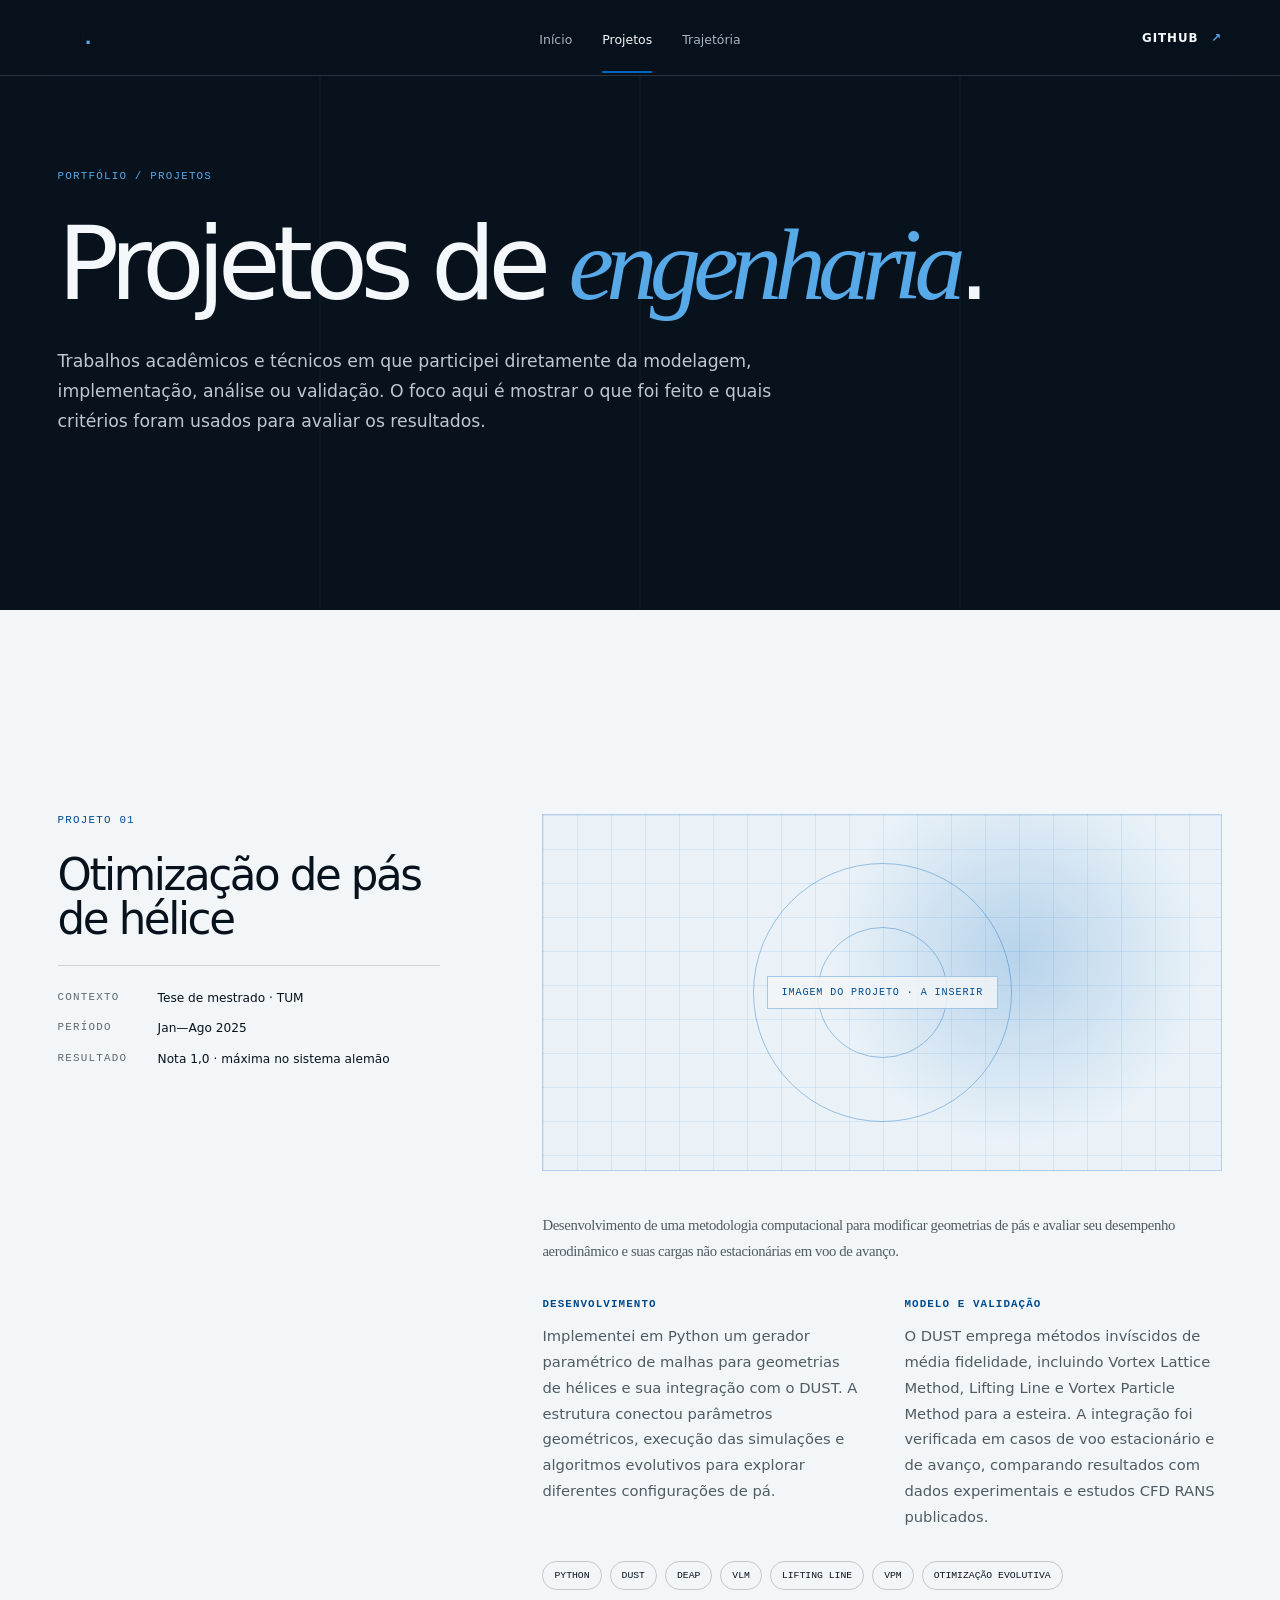
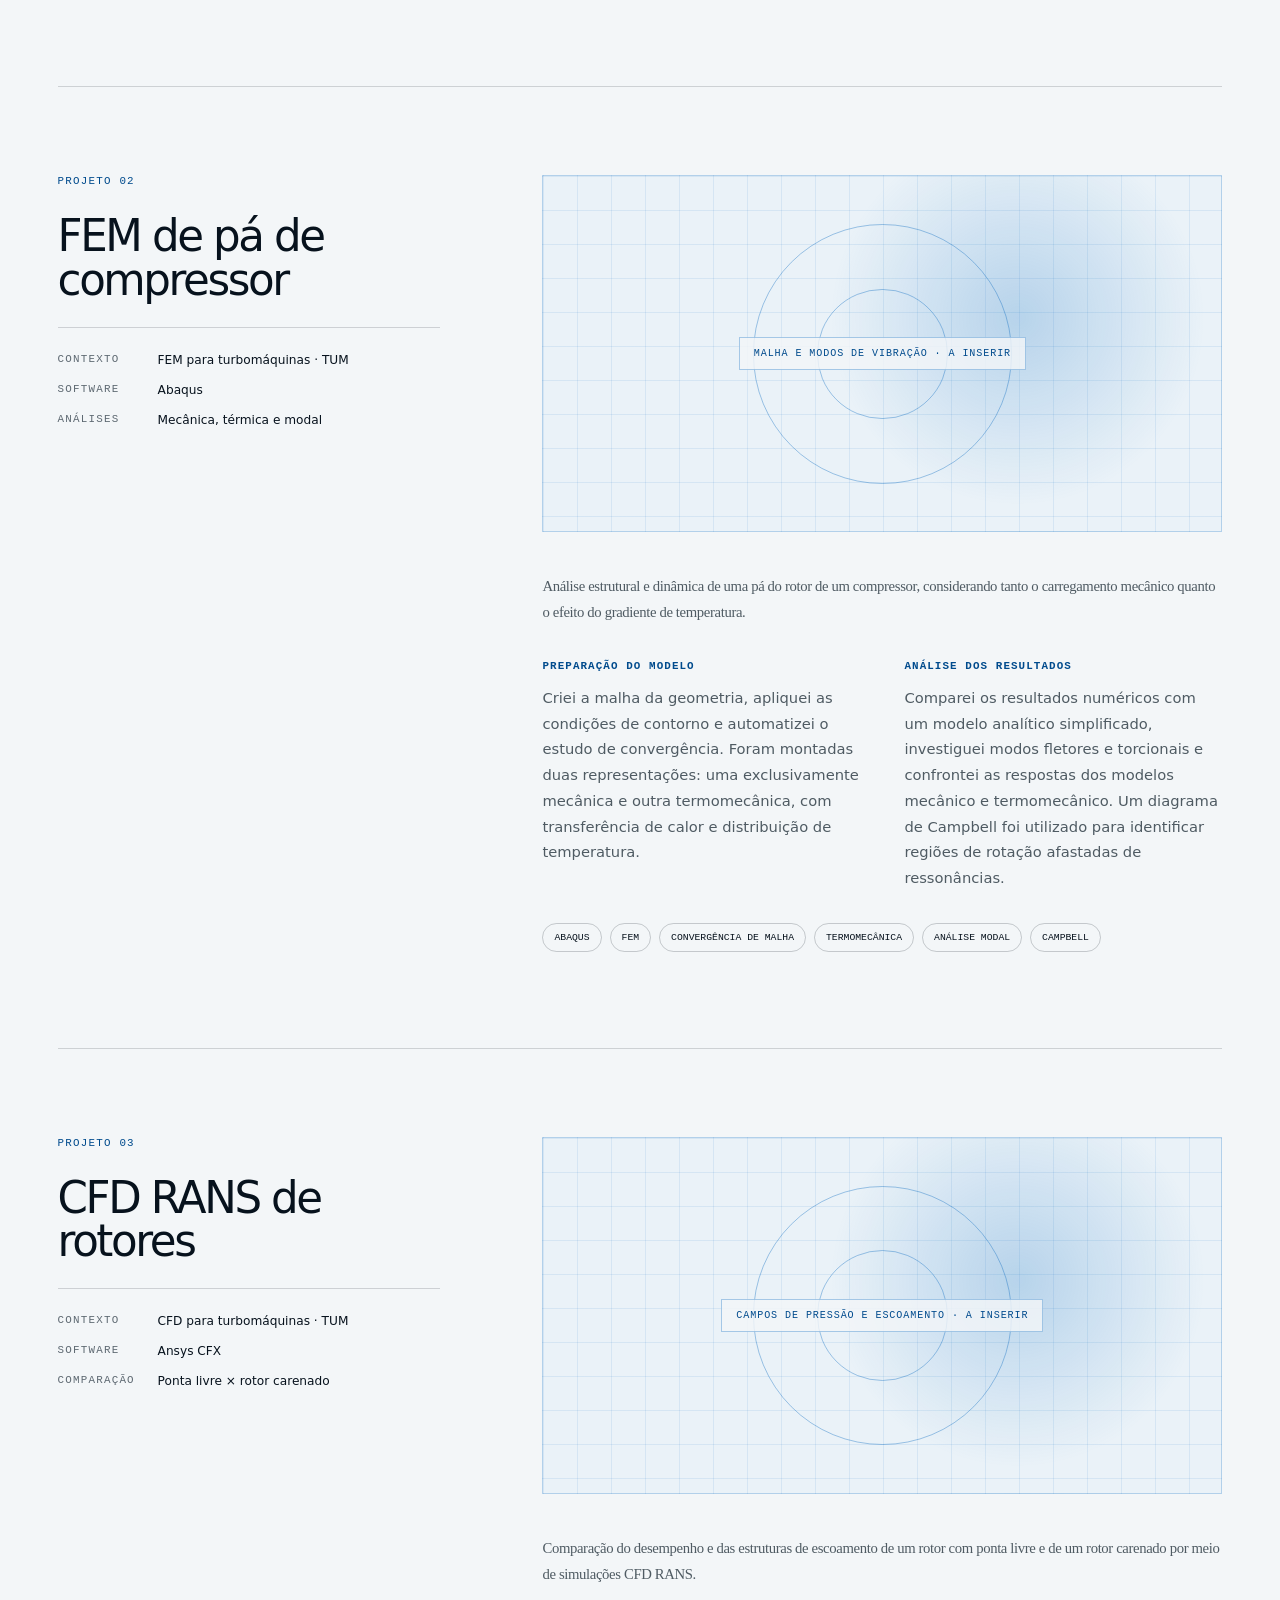
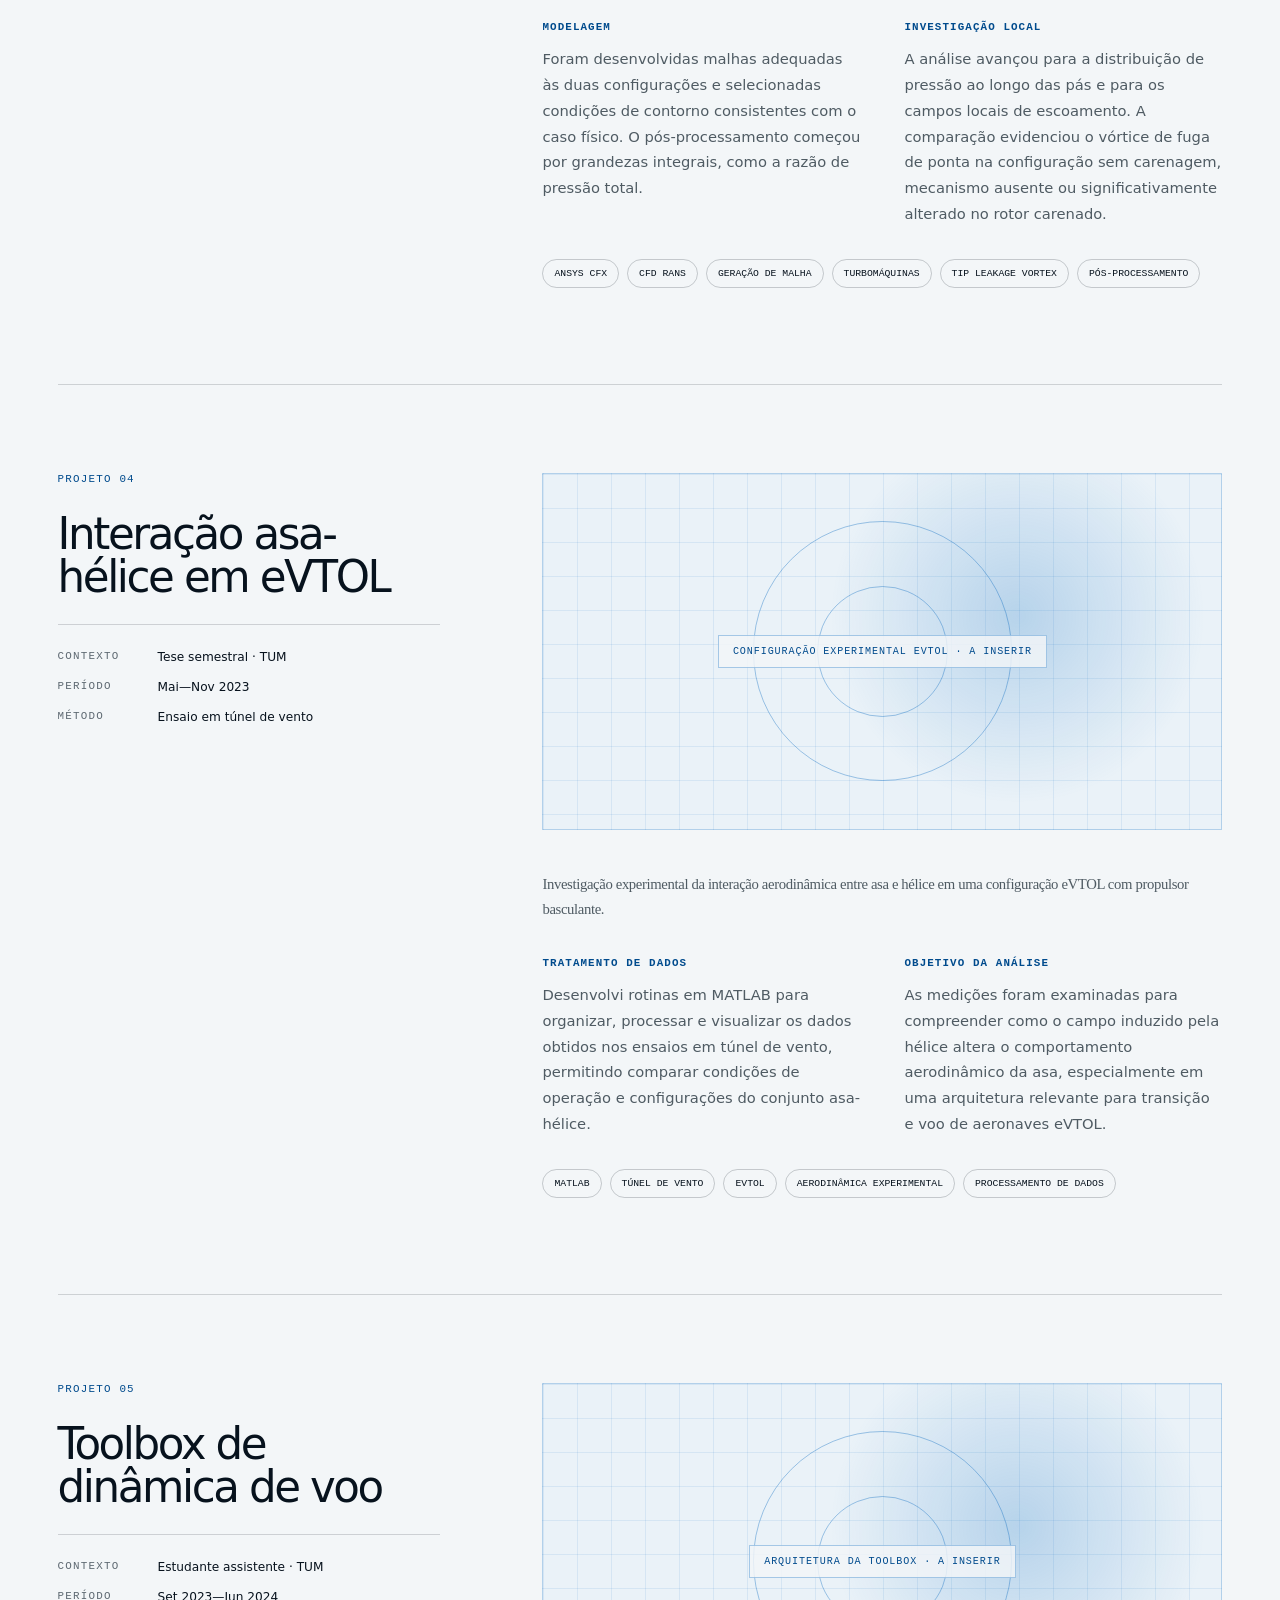
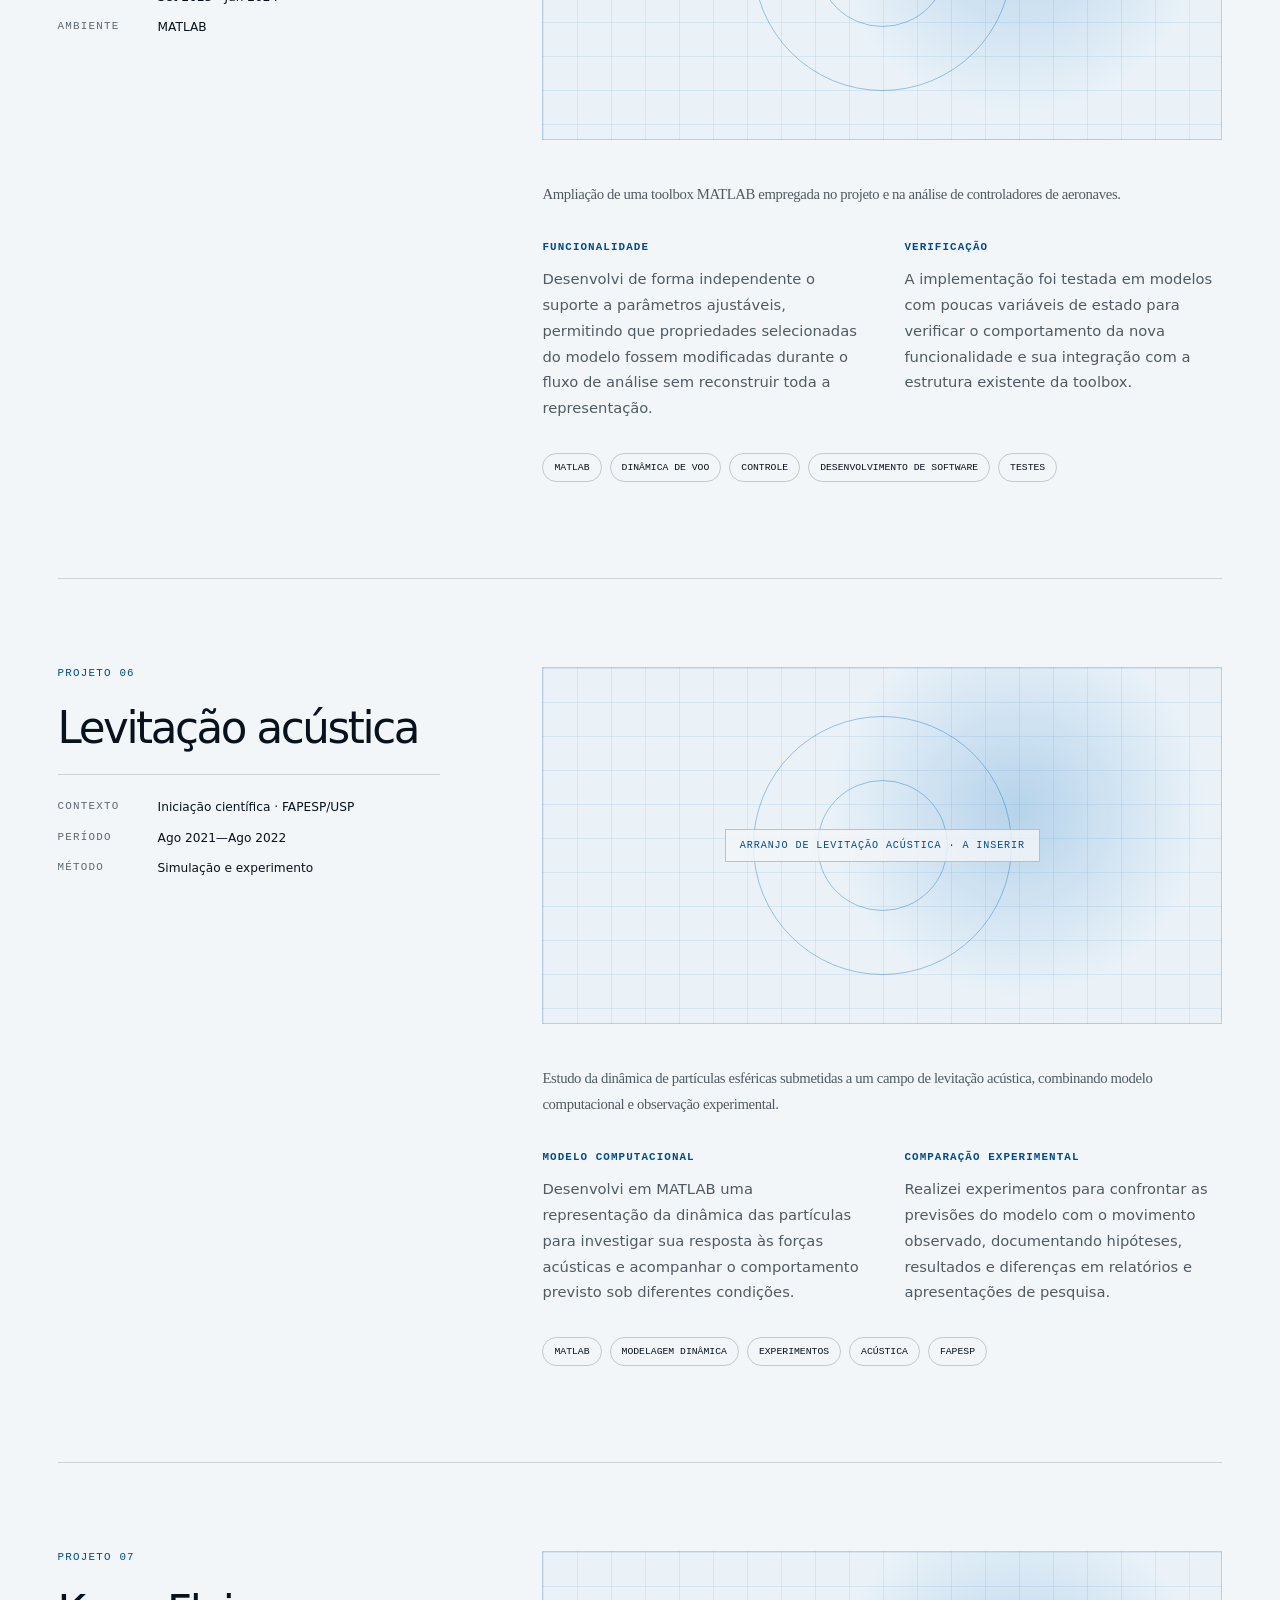
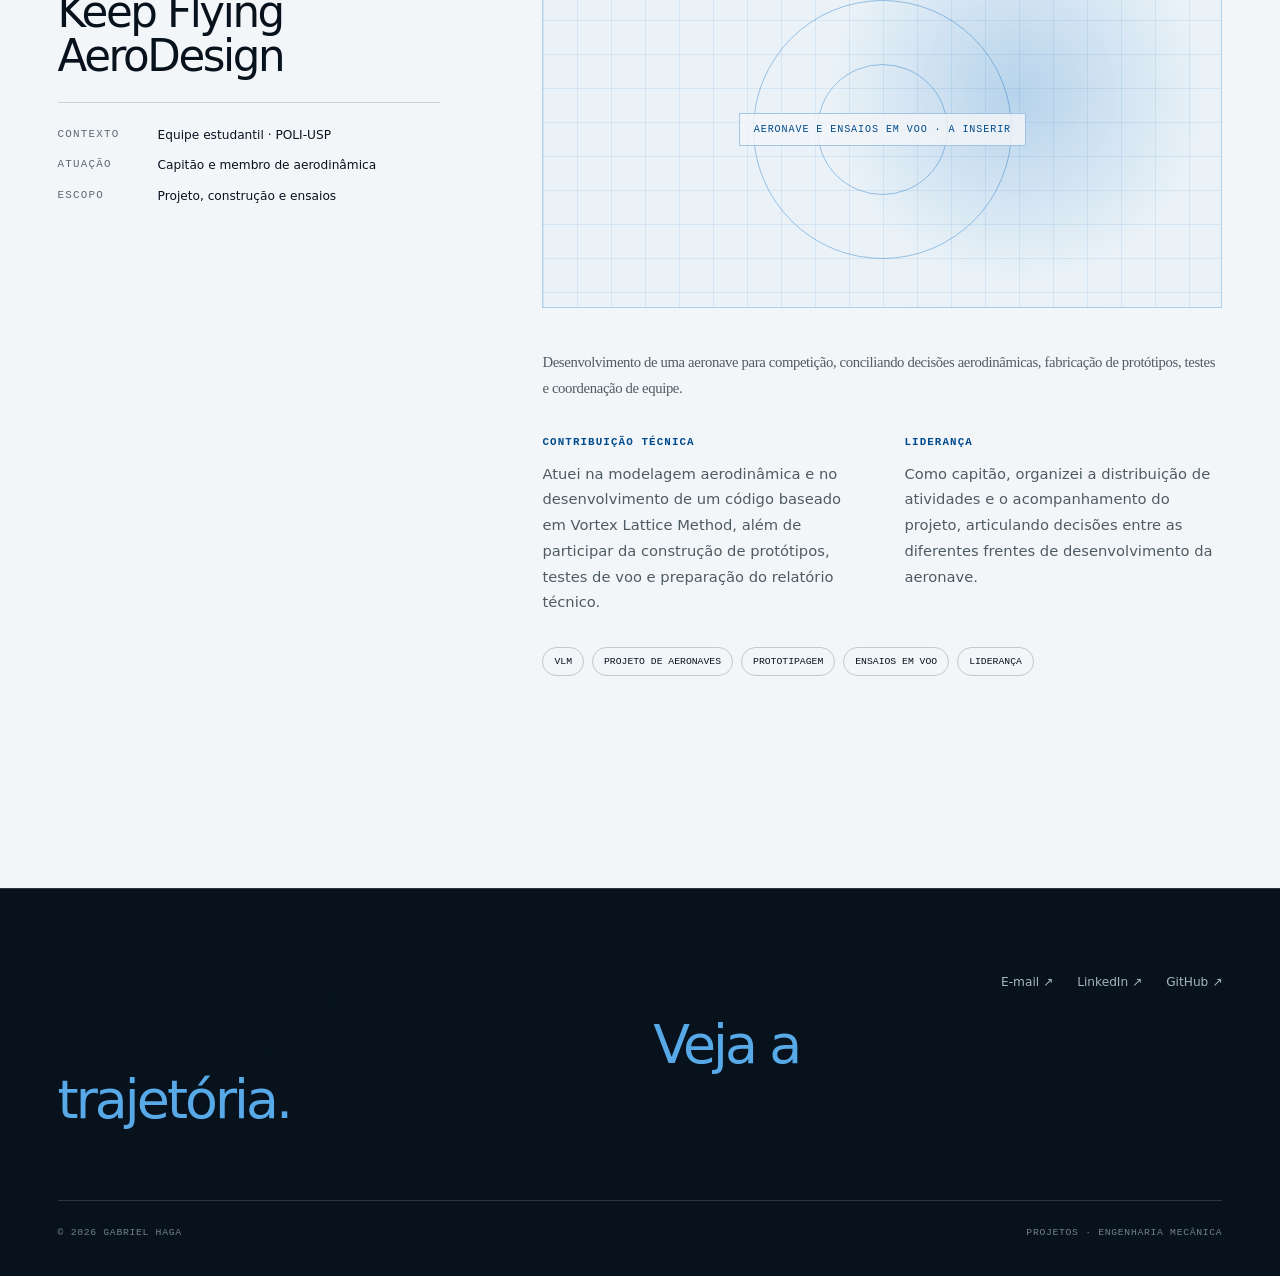
==== projetos.html @ 2669cd1e "Add detailed projects page" ====
<!doctype html>
<html lang="pt-BR">
<head>
  <meta charset="utf-8">
  <meta name="viewport" content="width=device-width, initial-scale=1">
  <meta name="theme-color" content="#07121d">
  <meta name="description" content="Projetos de Gabriel Haga em aerodinâmica, dinâmica estrutural, CFD, otimização e pesquisa experimental.">
  <title>Projetos | Gabriel Haga</title>
  <link rel="stylesheet" href="styles.css">
</head>
<body class="light-page">
  <a class="skip-link" href="#conteudo">Ir para o conteúdo</a>

  <header class="topbar">
    <nav class="nav-shell" aria-label="Navegação principal">
      <a class="wordmark" href="index.html" aria-label="Página inicial de Gabriel Haga">GH<span>.</span></a>
      <div class="nav-links">
        <a href="index.html">Início</a>
        <a href="projetos.html" aria-current="page">Projetos</a>
        <a href="trajetoria.html">Trajetória</a>
      </div>
      <a class="nav-external" href="https://github.com/GTH14" target="_blank" rel="noreferrer">GitHub <span aria-hidden="true">↗</span></a>
    </nav>
  </header>

  <main id="conteudo">
    <header class="page-hero">
      <div class="page-hero-shell">
        <span class="route-label">Portfólio / Projetos</span>
        <h1>Projetos de <em>engenharia</em>.</h1>
        <p class="page-intro">Trabalhos acadêmicos e técnicos em que participei diretamente da modelagem, implementação, análise ou validação. O foco aqui é mostrar o que foi feito e quais critérios foram usados para avaliar os resultados.</p>
      </div>
    </header>

    <div class="page-body">
      <div class="section-shell">
        <article class="project-entry" id="otimizacao-helices">
          <aside class="project-aside">
            <span class="project-number">Projeto 01</span>
            <h2>Otimização de pás de hélice</h2>
            <div class="project-meta">
              <div><span class="meta-label">Contexto</span><span>Tese de mestrado · TUM</span></div>
              <div><span class="meta-label">Período</span><span>Jan—Ago 2025</span></div>
              <div><span class="meta-label">Resultado</span><span>Nota 1,0 · máxima no sistema alemão</span></div>
            </div>
          </aside>

          <div class="project-content">
            <figure class="project-figure">
              <!-- A imagem deste projeto poderá substituir o conteúdo abaixo. -->
              <figcaption>Imagem do projeto · a inserir</figcaption>
            </figure>
            <p class="project-lead">Desenvolvimento de uma metodologia computacional para modificar geometrias de pás e avaliar seu desempenho aerodinâmico e suas cargas não estacionárias em voo de avanço.</p>
            <div class="project-columns">
              <div>
                <h3>Desenvolvimento</h3>
                <p>Implementei em Python um gerador paramétrico de malhas para geometrias de hélices e sua integração com o DUST. A estrutura conectou parâmetros geométricos, execução das simulações e algoritmos evolutivos para explorar diferentes configurações de pá.</p>
              </div>
              <div>
                <h3>Modelo e validação</h3>
                <p>O DUST emprega métodos invíscidos de média fidelidade, incluindo Vortex Lattice Method, Lifting Line e Vortex Particle Method para a esteira. A integração foi verificada em casos de voo estacionário e de avanço, comparando resultados com dados experimentais e estudos CFD RANS publicados.</p>
              </div>
            </div>
            <div class="tag-list"><span>Python</span><span>DUST</span><span>DEAP</span><span>VLM</span><span>Lifting Line</span><span>VPM</span><span>Otimização evolutiva</span></div>
          </div>
        </article>

        <article class="project-entry" id="fem-turbomaquinas">
          <aside class="project-aside">
            <span class="project-number">Projeto 02</span>
            <h2>FEM de pá de compressor</h2>
            <div class="project-meta">
              <div><span class="meta-label">Contexto</span><span>FEM para turbomáquinas · TUM</span></div>
              <div><span class="meta-label">Software</span><span>Abaqus</span></div>
              <div><span class="meta-label">Análises</span><span>Mecânica, térmica e modal</span></div>
            </div>
          </aside>

          <div class="project-content">
            <figure class="project-figure">
              <!-- A imagem deste projeto poderá substituir o conteúdo abaixo. -->
              <figcaption>Malha e modos de vibração · a inserir</figcaption>
            </figure>
            <p class="project-lead">Análise estrutural e dinâmica de uma pá do rotor de um compressor, considerando tanto o carregamento mecânico quanto o efeito do gradiente de temperatura.</p>
            <div class="project-columns">
              <div>
                <h3>Preparação do modelo</h3>
                <p>Criei a malha da geometria, apliquei as condições de contorno e automatizei o estudo de convergência. Foram montadas duas representações: uma exclusivamente mecânica e outra termomecânica, com transferência de calor e distribuição de temperatura.</p>
              </div>
              <div>
                <h3>Análise dos resultados</h3>
                <p>Comparei os resultados numéricos com um modelo analítico simplificado, investiguei modos fletores e torcionais e confrontei as respostas dos modelos mecânico e termomecânico. Um diagrama de Campbell foi utilizado para identificar regiões de rotação afastadas de ressonâncias.</p>
              </div>
            </div>
            <div class="tag-list"><span>Abaqus</span><span>FEM</span><span>Convergência de malha</span><span>Termomecânica</span><span>Análise modal</span><span>Campbell</span></div>
          </div>
        </article>

        <article class="project-entry" id="cfd-turbomaquinas">
          <aside class="project-aside">
            <span class="project-number">Projeto 03</span>
            <h2>CFD RANS de rotores</h2>
            <div class="project-meta">
              <div><span class="meta-label">Contexto</span><span>CFD para turbomáquinas · TUM</span></div>
              <div><span class="meta-label">Software</span><span>Ansys CFX</span></div>
              <div><span class="meta-label">Comparação</span><span>Ponta livre × rotor carenado</span></div>
            </div>
          </aside>

          <div class="project-content">
            <figure class="project-figure">
              <!-- A imagem deste projeto poderá substituir o conteúdo abaixo. -->
              <figcaption>Campos de pressão e escoamento · a inserir</figcaption>
            </figure>
            <p class="project-lead">Comparação do desempenho e das estruturas de escoamento de um rotor com ponta livre e de um rotor carenado por meio de simulações CFD RANS.</p>
            <div class="project-columns">
              <div>
                <h3>Modelagem</h3>
                <p>Foram desenvolvidas malhas adequadas às duas configurações e selecionadas condições de contorno consistentes com o caso físico. O pós-processamento começou por grandezas integrais, como a razão de pressão total.</p>
              </div>
              <div>
                <h3>Investigação local</h3>
                <p>A análise avançou para a distribuição de pressão ao longo das pás e para os campos locais de escoamento. A comparação evidenciou o vórtice de fuga de ponta na configuração sem carenagem, mecanismo ausente ou significativamente alterado no rotor carenado.</p>
              </div>
            </div>
            <div class="tag-list"><span>Ansys CFX</span><span>CFD RANS</span><span>Geração de malha</span><span>Turbomáquinas</span><span>Tip leakage vortex</span><span>Pós-processamento</span></div>
          </div>
        </article>

        <article class="project-entry" id="evtol-tunel-vento">
          <aside class="project-aside">
            <span class="project-number">Projeto 04</span>
            <h2>Interação asa-hélice em eVTOL</h2>
            <div class="project-meta">
              <div><span class="meta-label">Contexto</span><span>Tese semestral · TUM</span></div>
              <div><span class="meta-label">Período</span><span>Mai—Nov 2023</span></div>
              <div><span class="meta-label">Método</span><span>Ensaio em túnel de vento</span></div>
            </div>
          </aside>

          <div class="project-content">
            <figure class="project-figure">
              <!-- A imagem deste projeto poderá substituir o conteúdo abaixo. -->
              <figcaption>Configuração experimental eVTOL · a inserir</figcaption>
            </figure>
            <p class="project-lead">Investigação experimental da interação aerodinâmica entre asa e hélice em uma configuração eVTOL com propulsor basculante.</p>
            <div class="project-columns">
              <div>
                <h3>Tratamento de dados</h3>
                <p>Desenvolvi rotinas em MATLAB para organizar, processar e visualizar os dados obtidos nos ensaios em túnel de vento, permitindo comparar condições de operação e configurações do conjunto asa-hélice.</p>
              </div>
              <div>
                <h3>Objetivo da análise</h3>
                <p>As medições foram examinadas para compreender como o campo induzido pela hélice altera o comportamento aerodinâmico da asa, especialmente em uma arquitetura relevante para transição e voo de aeronaves eVTOL.</p>
              </div>
            </div>
            <div class="tag-list"><span>MATLAB</span><span>Túnel de vento</span><span>eVTOL</span><span>Aerodinâmica experimental</span><span>Processamento de dados</span></div>
          </div>
        </article>

        <article class="project-entry" id="toolbox-dinamica-voo">
          <aside class="project-aside">
            <span class="project-number">Projeto 05</span>
            <h2>Toolbox de dinâmica de voo</h2>
            <div class="project-meta">
              <div><span class="meta-label">Contexto</span><span>Estudante assistente · TUM</span></div>
              <div><span class="meta-label">Período</span><span>Set 2023—Jun 2024</span></div>
              <div><span class="meta-label">Ambiente</span><span>MATLAB</span></div>
            </div>
          </aside>

          <div class="project-content">
            <figure class="project-figure">
              <!-- A imagem deste projeto poderá substituir o conteúdo abaixo. -->
              <figcaption>Arquitetura da toolbox · a inserir</figcaption>
            </figure>
            <p class="project-lead">Ampliação de uma toolbox MATLAB empregada no projeto e na análise de controladores de aeronaves.</p>
            <div class="project-columns">
              <div>
                <h3>Funcionalidade</h3>
                <p>Desenvolvi de forma independente o suporte a parâmetros ajustáveis, permitindo que propriedades selecionadas do modelo fossem modificadas durante o fluxo de análise sem reconstruir toda a representação.</p>
              </div>
              <div>
                <h3>Verificação</h3>
                <p>A implementação foi testada em modelos com poucas variáveis de estado para verificar o comportamento da nova funcionalidade e sua integração com a estrutura existente da toolbox.</p>
              </div>
            </div>
            <div class="tag-list"><span>MATLAB</span><span>Dinâmica de voo</span><span>Controle</span><span>Desenvolvimento de software</span><span>Testes</span></div>
          </div>
        </article>

        <article class="project-entry" id="levitacao-acustica">
          <aside class="project-aside">
            <span class="project-number">Projeto 06</span>
            <h2>Levitação acústica</h2>
            <div class="project-meta">
              <div><span class="meta-label">Contexto</span><span>Iniciação científica · FAPESP/USP</span></div>
              <div><span class="meta-label">Período</span><span>Ago 2021—Ago 2022</span></div>
              <div><span class="meta-label">Método</span><span>Simulação e experimento</span></div>
            </div>
          </aside>

          <div class="project-content">
            <figure class="project-figure">
              <!-- A imagem deste projeto poderá substituir o conteúdo abaixo. -->
              <figcaption>Arranjo de levitação acústica · a inserir</figcaption>
            </figure>
            <p class="project-lead">Estudo da dinâmica de partículas esféricas submetidas a um campo de levitação acústica, combinando modelo computacional e observação experimental.</p>
            <div class="project-columns">
              <div>
                <h3>Modelo computacional</h3>
                <p>Desenvolvi em MATLAB uma representação da dinâmica das partículas para investigar sua resposta às forças acústicas e acompanhar o comportamento previsto sob diferentes condições.</p>
              </div>
              <div>
                <h3>Comparação experimental</h3>
                <p>Realizei experimentos para confrontar as previsões do modelo com o movimento observado, documentando hipóteses, resultados e diferenças em relatórios e apresentações de pesquisa.</p>
              </div>
            </div>
            <div class="tag-list"><span>MATLAB</span><span>Modelagem dinâmica</span><span>Experimentos</span><span>Acústica</span><span>FAPESP</span></div>
          </div>
        </article>

        <article class="project-entry" id="aerodesign">
          <aside class="project-aside">
            <span class="project-number">Projeto 07</span>
            <h2>Keep Flying AeroDesign</h2>
            <div class="project-meta">
              <div><span class="meta-label">Contexto</span><span>Equipe estudantil · POLI-USP</span></div>
              <div><span class="meta-label">Atuação</span><span>Capitão e membro de aerodinâmica</span></div>
              <div><span class="meta-label">Escopo</span><span>Projeto, construção e ensaios</span></div>
            </div>
          </aside>

          <div class="project-content">
            <figure class="project-figure">
              <!-- A imagem deste projeto poderá substituir o conteúdo abaixo. -->
              <figcaption>Aeronave e ensaios em voo · a inserir</figcaption>
            </figure>
            <p class="project-lead">Desenvolvimento de uma aeronave para competição, conciliando decisões aerodinâmicas, fabricação de protótipos, testes e coordenação de equipe.</p>
            <div class="project-columns">
              <div>
                <h3>Contribuição técnica</h3>
                <p>Atuei na modelagem aerodinâmica e no desenvolvimento de um código baseado em Vortex Lattice Method, além de participar da construção de protótipos, testes de voo e preparação do relatório técnico.</p>
              </div>
              <div>
                <h3>Liderança</h3>
                <p>Como capitão, organizei a distribuição de atividades e o acompanhamento do projeto, articulando decisões entre as diferentes frentes de desenvolvimento da aeronave.</p>
              </div>
            </div>
            <div class="tag-list"><span>VLM</span><span>Projeto de aeronaves</span><span>Prototipagem</span><span>Ensaios em voo</span><span>Liderança</span></div>
          </div>
        </article>
      </div>
    </div>
  </main>

  <footer class="site-footer">
    <div class="footer-shell">
      <h2 class="footer-heading">Quer entender como essa experiência se conecta? <a href="trajetoria.html">Veja a trajetória.</a></h2>
      <div class="footer-links" aria-label="Links externos">
        <a href="mailto:gabrielhg.01@gmail.com">E-mail ↗</a>
        <a href="https://www.linkedin.com/in/gabrielhaga/" target="_blank" rel="noreferrer">LinkedIn ↗</a>
        <a href="https://github.com/GTH14" target="_blank" rel="noreferrer">GitHub ↗</a>
      </div>
      <p class="footer-note"><span>© 2026 Gabriel Haga</span><span>Projetos · Engenharia mecânica</span></p>
    </div>
  </footer>
</body>
</html>
---- styles.css ----
:root {
  --ink: #07121d;
  --ink-soft: #0b1b2a;
  --ink-lift: #102438;
  --paper: #f3f6f8;
  --paper-blue: #eaf2f8;
  --text: #f5f8fa;
  --muted: #a8b5c0;
  --muted-dark: #5d6871;
  --line: rgba(226, 237, 245, 0.16);
  --line-dark: rgba(7, 18, 29, 0.16);
  --blue: #0065bd;
  --blue-dark: #004b8d;
  --blue-light: #57a9e8;
  --serif: Georgia, "Times New Roman", serif;
  --sans: Inter, ui-sans-serif, system-ui, -apple-system, BlinkMacSystemFont, "Segoe UI", sans-serif;
  --mono: "SFMono-Regular", Consolas, "Liberation Mono", monospace;
  --page: min(1180px, calc(100vw - 9vw));
}

* {
  box-sizing: border-box;
}

html {
  scroll-behavior: smooth;
  scroll-padding-top: 96px;
}

body {
  margin: 0;
  background: var(--ink);
  color: var(--text);
  font-family: var(--sans);
  -webkit-font-smoothing: antialiased;
}

body.light-page {
  background: var(--paper);
  color: var(--ink);
}

a {
  color: inherit;
  text-decoration: none;
}

img {
  display: block;
  max-width: 100%;
}

::selection {
  background: var(--blue);
  color: #fff;
}

:focus-visible {
  outline: 2px solid var(--blue-light);
  outline-offset: 4px;
}

.skip-link {
  position: fixed;
  z-index: 100;
  top: 12px;
  left: 12px;
  padding: 10px 14px;
  background: #fff;
  color: var(--ink);
  transform: translateY(-160%);
  transition: transform 0.18s ease;
}

.skip-link:focus {
  transform: translateY(0);
}

.topbar {
  position: fixed;
  z-index: 50;
  inset: 0 0 auto;
  height: 76px;
  border-bottom: 1px solid var(--line);
  background: rgba(7, 18, 29, 0.88);
  backdrop-filter: blur(18px);
}

.nav-shell {
  width: var(--page);
  height: 100%;
  margin: 0 auto;
  display: grid;
  grid-template-columns: 1fr auto 1fr;
  align-items: center;
  gap: 28px;
}

.wordmark {
  width: max-content;
  font-size: 1.1rem;
  font-weight: 800;
  letter-spacing: -0.06em;
}

.wordmark span,
.nav-external span,
.text-link span,
.footer-links a:hover {
  color: var(--blue-light);
}

.nav-links {
  display: flex;
  align-items: center;
  gap: 30px;
  color: var(--muted);
  font-size: 0.78rem;
}

.nav-links a {
  position: relative;
  padding: 28px 0 25px;
  transition: color 0.18s ease;
}

.nav-links a::after {
  content: "";
  position: absolute;
  right: 0;
  bottom: -1px;
  left: 0;
  height: 2px;
  background: var(--blue);
  transform: scaleX(0);
  transform-origin: center;
  transition: transform 0.18s ease;
}

.nav-links a:hover,
.nav-links a[aria-current="page"] {
  color: var(--text);
}

.nav-links a[aria-current="page"]::after,
.nav-links a:hover::after {
  transform: scaleX(1);
}

.nav-external {
  justify-self: end;
  color: var(--text);
  font-size: 0.74rem;
  font-weight: 700;
  letter-spacing: 0.08em;
  text-transform: uppercase;
}

.nav-external span {
  margin-left: 8px;
}

.hero {
  position: relative;
  min-height: 760px;
  padding: 158px 0 90px;
  overflow: hidden;
  border-bottom: 1px solid var(--line);
}

.hero::before,
.page-hero::before {
  content: "";
  position: absolute;
  inset: 76px 0 0;
  pointer-events: none;
  opacity: 0.32;
  background-image:
    linear-gradient(to right, transparent calc(25% - 1px), var(--line) 25%, transparent calc(25% + 1px)),
    linear-gradient(to right, transparent calc(50% - 1px), var(--line) 50%, transparent calc(50% + 1px)),
    linear-gradient(to right, transparent calc(75% - 1px), var(--line) 75%, transparent calc(75% + 1px));
}

.hero-shell {
  position: relative;
  z-index: 2;
  width: var(--page);
  margin: 0 auto;
}

.hero-copy {
  max-width: 830px;
}

.eyebrow,
.section-index,
.project-kicker,
.meta-label,
.timeline-date,
.visual-note,
.route-label,
.project-number,
.micro-label {
  font-family: var(--mono);
  font-size: 0.68rem;
  letter-spacing: 0.11em;
  text-transform: uppercase;
}

.eyebrow {
  display: flex;
  align-items: center;
  gap: 10px;
  margin: 0 0 30px;
  color: #c5d0d9;
}

.status-dot {
  width: 7px;
  height: 7px;
  border-radius: 50%;
  background: var(--blue);
  box-shadow: 0 0 18px rgba(0, 101, 189, 0.8);
}

.hero h1 {
  max-width: 900px;
  margin: 0;
  font-size: clamp(3.4rem, 6.7vw, 7rem);
  font-weight: 520;
  line-height: 0.96;
  letter-spacing: -0.068em;
}

.hero h1 em,
.page-hero h1 em {
  color: var(--blue-light);
  font-family: var(--serif);
  font-weight: 400;
}

.hero-intro {
  max-width: 690px;
  margin: 34px 0 0;
  padding-left: 22px;
  border-left: 1px solid var(--blue);
  color: #bdc8d0;
  font-size: clamp(1rem, 1.25vw, 1.16rem);
  line-height: 1.72;
}

.hero-actions {
  display: flex;
  flex-wrap: wrap;
  gap: 12px;
  margin-top: 38px;
}

.button,
.text-link,
.back-top {
  transition: color 0.18s ease, background 0.18s ease, border-color 0.18s ease, transform 0.18s ease;
}

.button {
  min-height: 50px;
  display: inline-flex;
  align-items: center;
  justify-content: center;
  gap: 22px;
  padding: 0 22px;
  border: 1px solid var(--line);
  border-radius: 999px;
  font-size: 0.79rem;
  font-weight: 700;
}

.button-primary {
  border-color: var(--blue);
  background: var(--blue);
  color: #fff;
}

.button-primary:hover {
  background: #0878d2;
  transform: translateY(-2px);
}

.button-ghost:hover {
  border-color: rgba(245, 248, 250, 0.52);
  transform: translateY(-2px);
}

.hero-visual {
  position: absolute;
  z-index: 1;
  right: -2vw;
  bottom: 65px;
  width: min(46vw, 680px);
  aspect-ratio: 16 / 10;
  display: grid;
  place-items: center;
  opacity: 0.9;
  isolation: isolate;
}

.hero-visual::before {
  content: "";
  position: absolute;
  z-index: -1;
  inset: 12% 8%;
  background: radial-gradient(ellipse, rgba(0, 101, 189, 0.25), rgba(0, 101, 189, 0) 68%);
  filter: blur(12px);
}

.hero-visual::after {
  content: "";
  position: absolute;
  z-index: -1;
  top: 61%;
  right: 4%;
  left: 8%;
  height: 1px;
  background: linear-gradient(90deg, transparent, rgba(87, 169, 232, 0.72), transparent);
  box-shadow: 0 -44px 0 rgba(87, 169, 232, 0.14), 0 44px 0 rgba(87, 169, 232, 0.1);
}

.evtol-image {
  width: 100%;
  height: auto;
  filter: drop-shadow(0 24px 38px rgba(0, 0, 0, 0.38));
  animation: float 7s ease-in-out infinite;
}

.visual-note {
  position: absolute;
  color: #91a5b5;
}

.note-top {
  top: 6%;
  right: 7%;
}

.note-bottom {
  bottom: 4%;
  left: 8%;
}

@keyframes float {
  0%, 100% { transform: translateY(0); }
  50% { transform: translateY(-9px); }
}

.capability-strip {
  position: absolute;
  z-index: 3;
  right: 0;
  bottom: 0;
  left: 0;
  min-height: 54px;
  display: flex;
  align-items: center;
  justify-content: center;
  gap: clamp(20px, 4vw, 60px);
  padding: 12px 4.5vw;
  border-top: 1px solid var(--line);
  background: rgba(7, 18, 29, 0.82);
  color: #aeb9c2;
  font-family: var(--mono);
  font-size: 0.62rem;
  letter-spacing: 0.08em;
  text-transform: uppercase;
}

.quote-band {
  background: var(--paper-blue);
  color: var(--ink);
}

.quote-shell {
  width: var(--page);
  margin: 0 auto;
  display: grid;
  grid-template-columns: 170px 1fr;
  gap: clamp(40px, 7vw, 100px);
  padding: 86px 0 94px;
}

.quote-band .section-index {
  margin: 9px 0 0;
  color: var(--blue-dark);
}

.quote-band blockquote {
  margin: 0;
  max-width: 950px;
  font-family: var(--serif);
  font-size: clamp(1.75rem, 3.3vw, 3.6rem);
  line-height: 1.16;
  letter-spacing: -0.035em;
}

.quote-band blockquote strong {
  color: var(--blue-dark);
  font-weight: 400;
}

.section-shell {
  width: var(--page);
  margin: 0 auto;
  padding: 116px 0;
}

.section-heading {
  display: grid;
  grid-template-columns: 1.35fr 0.65fr;
  gap: 50px;
  align-items: end;
  padding-bottom: 50px;
  border-bottom: 1px solid var(--line-dark);
}

.section-index {
  margin: 0 0 20px;
  color: var(--muted-dark);
}

.section-heading h2 {
  max-width: 780px;
  margin: 0;
  font-size: clamp(2.65rem, 5vw, 5.3rem);
  font-weight: 520;
  line-height: 0.99;
  letter-spacing: -0.06em;
}

.section-heading > p {
  max-width: 430px;
  margin: 0;
  color: var(--muted-dark);
  font-size: 0.96rem;
  line-height: 1.72;
}

.selected-projects {
  background: var(--paper);
  color: var(--ink);
}

.project-preview-grid {
  display: grid;
  grid-template-columns: repeat(3, 1fr);
  gap: 1px;
  margin-top: 50px;
  background: var(--line-dark);
  border: 1px solid var(--line-dark);
}

.project-preview {
  position: relative;
  min-height: 420px;
  display: flex;
  flex-direction: column;
  padding: 30px;
  overflow: hidden;
  background: var(--paper);
  transition: background 0.2s ease, color 0.2s ease;
}

.project-preview::after {
  content: "↗";
  position: absolute;
  right: 26px;
  bottom: 25px;
  color: var(--blue);
  font-size: 1.35rem;
}

.project-preview:hover {
  background: var(--ink-soft);
  color: var(--text);
}

.project-preview:hover .project-kicker,
.project-preview:hover p {
  color: #aebbc5;
}

.project-preview:hover .preview-line {
  background: var(--blue-light);
}

.project-kicker {
  margin: 0;
  color: var(--blue-dark);
}

.preview-line {
  width: 46px;
  height: 2px;
  margin: 68px 0 28px;
  background: var(--blue);
}

.project-preview h3 {
  margin: 0 0 18px;
  font-size: clamp(1.45rem, 2.1vw, 2rem);
  line-height: 1.08;
  letter-spacing: -0.04em;
}

.project-preview p {
  margin: 0 0 54px;
  color: #59646c;
  font-size: 0.9rem;
  line-height: 1.68;
}

.section-cta {
  display: flex;
  justify-content: flex-end;
  margin-top: 34px;
}

.text-link {
  display: inline-flex;
  align-items: center;
  gap: 18px;
  padding-bottom: 5px;
  border-bottom: 1px solid currentColor;
  font-size: 0.78rem;
  font-weight: 700;
}

.text-link:hover {
  color: var(--blue-dark);
}

.journey-preview {
  background: var(--ink-soft);
}

.journey-preview .section-heading {
  border-color: var(--line);
}

.journey-preview .section-index,
.journey-preview .section-heading > p {
  color: var(--muted);
}

.compact-timeline {
  display: grid;
  grid-template-columns: repeat(4, 1fr);
  margin-top: 56px;
  border-top: 1px solid var(--line);
  border-bottom: 1px solid var(--line);
}

.compact-event {
  min-height: 245px;
  padding: 28px 25px 30px 0;
  border-right: 1px solid var(--line);
}

.compact-event:not(:first-child) {
  padding-left: 25px;
}

.compact-event:last-child {
  border-right: 0;
}

.timeline-date {
  display: block;
  margin-bottom: 48px;
  color: var(--blue-light);
}

.compact-event h3 {
  margin: 0 0 13px;
  font-size: 1.18rem;
  letter-spacing: -0.025em;
}

.compact-event p {
  margin: 0;
  color: var(--muted);
  font-size: 0.86rem;
  line-height: 1.62;
}

.journey-preview .text-link:hover {
  color: var(--blue-light);
}

.site-footer {
  background: var(--ink);
  border-top: 1px solid var(--line);
}

.footer-shell {
  width: var(--page);
  margin: 0 auto;
  display: grid;
  grid-template-columns: 1fr auto;
  gap: 52px;
  padding: 74px 0 38px;
}

.footer-heading {
  max-width: 760px;
  margin: 0;
  font-size: clamp(2.2rem, 4.2vw, 4.7rem);
  font-weight: 520;
  line-height: 1.02;
  letter-spacing: -0.055em;
}

.footer-heading a {
  color: var(--blue-light);
}

.footer-links {
  display: flex;
  align-items: flex-start;
  gap: 24px;
  padding-top: 12px;
  color: var(--muted);
  font-size: 0.76rem;
}

.footer-note {
  grid-column: 1 / -1;
  display: flex;
  justify-content: space-between;
  gap: 30px;
  margin: 20px 0 0;
  padding-top: 26px;
  border-top: 1px solid var(--line);
  color: #75818a;
  font-family: var(--mono);
  font-size: 0.61rem;
  letter-spacing: 0.07em;
  text-transform: uppercase;
}

/* Internal pages */
.page-hero {
  position: relative;
  min-height: 610px;
  padding: 170px 0 88px;
  overflow: hidden;
  background: var(--ink);
  color: var(--text);
}

.page-hero-shell {
  position: relative;
  z-index: 2;
  width: var(--page);
  margin: 0 auto;
}

.page-hero .route-label {
  display: block;
  margin-bottom: 36px;
  color: var(--blue-light);
}

.page-hero h1 {
  max-width: 980px;
  margin: 0;
  font-size: clamp(4rem, 8vw, 8.4rem);
  font-weight: 520;
  line-height: 0.9;
  letter-spacing: -0.075em;
}

.page-intro {
  max-width: 720px;
  margin: 36px 0 0;
  color: #bdc8d0;
  font-size: clamp(1rem, 1.35vw, 1.18rem);
  line-height: 1.72;
}

.page-body {
  background: var(--paper);
  color: var(--ink);
}

.project-entry {
  display: grid;
  grid-template-columns: 0.36fr 0.64fr;
  gap: clamp(54px, 8vw, 120px);
  padding: 88px 0 96px;
  border-bottom: 1px solid var(--line-dark);
}

.project-entry:last-child {
  border-bottom: 0;
}

.project-aside {
  position: sticky;
  top: 112px;
  align-self: start;
}

.project-number {
  display: block;
  margin-bottom: 28px;
  color: var(--blue-dark);
}

.project-aside h2 {
  margin: 0 0 24px;
  font-size: clamp(2rem, 3.4vw, 3.8rem);
  font-weight: 520;
  line-height: 1;
  letter-spacing: -0.055em;
}

.project-meta {
  display: grid;
  gap: 12px;
  padding-top: 23px;
  border-top: 1px solid var(--line-dark);
}

.project-meta div {
  display: grid;
  grid-template-columns: 86px 1fr;
  gap: 14px;
  font-size: 0.76rem;
  line-height: 1.5;
}

.meta-label {
  color: var(--muted-dark);
}

.project-content {
  min-width: 0;
}

.project-figure {
  position: relative;
  aspect-ratio: 16 / 8.4;
  display: grid;
  place-items: center;
  overflow: hidden;
  margin: 0 0 42px;
  border: 1px solid rgba(0, 101, 189, 0.24);
  background:
    linear-gradient(rgba(0, 101, 189, 0.09) 1px, transparent 1px),
    linear-gradient(90deg, rgba(0, 101, 189, 0.09) 1px, transparent 1px),
    radial-gradient(circle at 70% 40%, rgba(0, 101, 189, 0.22), transparent 36%),
    var(--paper-blue);
  background-size: 34px 34px, 34px 34px, auto, auto;
}

.project-figure::before,
.project-figure::after {
  content: "";
  position: absolute;
  border: 1px solid rgba(0, 101, 189, 0.36);
  border-radius: 50%;
}

.project-figure::before {
  width: 38%;
  aspect-ratio: 1;
}

.project-figure::after {
  width: 19%;
  aspect-ratio: 1;
}

.project-figure img {
  position: absolute;
  inset: 0;
  width: 100%;
  height: 100%;
  object-fit: cover;
}

.project-figure figcaption {
  position: relative;
  z-index: 2;
  padding: 10px 14px;
  border: 1px solid rgba(0, 101, 189, 0.32);
  background: rgba(243, 246, 248, 0.82);
  color: var(--blue-dark);
  font-family: var(--mono);
  font-size: 0.63rem;
  letter-spacing: 0.09em;
  text-transform: uppercase;
}

.project-lead {
  margin: 0 0 34px;
  font-family: var(--serif);
  font-size: clamp(1.45rem, 2.25vw, 2.25rem);
  line-height: 1.32;
  letter-spacing: -0.025em;
}

.project-columns {
  display: grid;
  grid-template-columns: 1fr 1fr;
  gap: 44px;
}

.project-columns h3,
.project-content > h3 {
  margin: 0 0 13px;
  color: var(--blue-dark);
  font-family: var(--mono);
  font-size: 0.68rem;
  letter-spacing: 0.1em;
  text-transform: uppercase;
}

.project-columns p,
.project-content > p,
.project-list {
  color: #4f5b63;
  font-size: 0.92rem;
  line-height: 1.75;
}

.project-columns p {
  margin: 0;
}

.project-list {
  margin: 0;
  padding-left: 20px;
}

.project-list li + li {
  margin-top: 8px;
}

.tag-list {
  display: flex;
  flex-wrap: wrap;
  gap: 8px;
  margin-top: 32px;
}

.tag-list span {
  padding: 8px 11px;
  border: 1px solid rgba(7, 18, 29, 0.2);
  border-radius: 999px;
  font-family: var(--mono);
  font-size: 0.61rem;
  text-transform: uppercase;
}

/* Journey page */
.journey-intro {
  display: grid;
  grid-template-columns: 0.44fr 0.56fr;
  gap: clamp(60px, 9vw, 130px);
  padding: 96px 0 76px;
  border-bottom: 1px solid var(--line-dark);
}

.journey-intro h2 {
  margin: 0;
  font-size: clamp(2.35rem, 4vw, 4.6rem);
  font-weight: 520;
  line-height: 1;
  letter-spacing: -0.055em;
}

.journey-intro p {
  margin: 0;
  color: #4f5b63;
  font-family: var(--serif);
  font-size: clamp(1.35rem, 2.2vw, 2.25rem);
  line-height: 1.4;
}

.full-timeline {
  position: relative;
  padding: 50px 0 98px;
}

.full-timeline::before {
  content: "";
  position: absolute;
  top: 50px;
  bottom: 98px;
  left: 184px;
  width: 1px;
  background: rgba(0, 101, 189, 0.34);
}

.timeline-row {
  position: relative;
  display: grid;
  grid-template-columns: 150px 1fr;
  gap: 70px;
  padding: 39px 0 44px;
  border-bottom: 1px solid var(--line-dark);
}

.timeline-row::before {
  content: "";
  position: absolute;
  top: 48px;
  left: 180px;
  width: 9px;
  height: 9px;
  border: 3px solid var(--paper);
  border-radius: 50%;
  background: var(--blue);
}

.timeline-year {
  padding-top: 3px;
  color: var(--blue-dark);
  font-family: var(--mono);
  font-size: 0.75rem;
  letter-spacing: 0.07em;
}

.timeline-copy {
  max-width: 770px;
}

.timeline-copy .micro-label {
  display: block;
  margin-bottom: 12px;
  color: var(--muted-dark);
}

.timeline-copy h3 {
  margin: 0 0 13px;
  font-size: clamp(1.35rem, 2vw, 2rem);
  letter-spacing: -0.035em;
}

.timeline-copy p {
  margin: 0;
  color: #536069;
  font-size: 0.92rem;
  line-height: 1.72;
}

.profile-grid {
  display: grid;
  grid-template-columns: 1fr 1fr;
  gap: 1px;
  margin-top: 8px;
  background: var(--line-dark);
  border: 1px solid var(--line-dark);
}

.profile-card {
  padding: 34px;
  background: var(--paper);
}

.profile-card h3 {
  margin: 0 0 26px;
  font-size: 1.25rem;
}

.profile-list {
  display: grid;
  gap: 16px;
  margin: 0;
}

.profile-list div {
  display: grid;
  grid-template-columns: 155px 1fr;
  gap: 20px;
  padding-top: 14px;
  border-top: 1px solid var(--line-dark);
}

.profile-list dt {
  color: var(--muted-dark);
  font-family: var(--mono);
  font-size: 0.64rem;
  letter-spacing: 0.08em;
  text-transform: uppercase;
}

.profile-list dd {
  margin: 0;
  font-size: 0.88rem;
  line-height: 1.55;
}

@media (max-width: 1050px) {
  .hero {
    min-height: 800px;
  }

  .hero-copy {
    max-width: 760px;
  }

  .hero-visual {
    right: -8vw;
    width: 49vw;
    opacity: 0.54;
  }

  .compact-timeline {
    grid-template-columns: 1fr 1fr;
  }

  .compact-event:nth-child(2) {
    border-right: 0;
  }

  .compact-event:nth-child(-n + 2) {
    border-bottom: 1px solid var(--line);
  }
}

@media (max-width: 820px) {
  :root {
    --page: calc(100vw - 40px);
  }

  .nav-shell {
    grid-template-columns: auto 1fr;
  }

  .nav-links {
    justify-self: end;
    gap: 20px;
  }

  .nav-external {
    display: none;
  }

  .hero {
    min-height: 820px;
    padding-top: 136px;
  }

  .hero h1 {
    font-size: clamp(3.35rem, 13vw, 5.8rem);
  }

  .hero-visual {
    right: -19vw;
    bottom: 68px;
    width: 82vw;
    opacity: 0.3;
  }

  .capability-strip {
    justify-content: flex-start;
    overflow: hidden;
    white-space: nowrap;
  }

  .quote-shell,
  .section-heading,
  .project-entry,
  .journey-intro {
    grid-template-columns: 1fr;
  }

  .quote-shell {
    gap: 30px;
  }

  .project-preview-grid {
    grid-template-columns: 1fr;
  }

  .project-preview {
    min-height: 330px;
  }

  .preview-line {
    margin-top: 42px;
  }

  .project-aside {
    position: static;
  }

  .project-entry {
    gap: 42px;
  }

  .journey-intro {
    gap: 30px;
  }

  .footer-shell {
    grid-template-columns: 1fr;
  }

  .footer-links {
    padding-top: 0;
  }
}

@media (max-width: 620px) {
  .topbar {
    height: 66px;
  }

  .nav-links {
    gap: 14px;
    font-size: 0.69rem;
  }

  .nav-links a {
    padding: 25px 0 22px;
  }

  .hero {
    min-height: 820px;
    padding: 120px 0 76px;
  }

  .hero h1 {
    font-size: clamp(3rem, 15.5vw, 4.8rem);
  }

  .hero-intro {
    padding-left: 17px;
  }

  .hero-actions {
    max-width: 320px;
    flex-direction: column;
  }

  .button {
    width: 100%;
  }

  .capability-strip span:nth-child(n + 4) {
    display: none;
  }

  .quote-shell {
    padding: 72px 0 78px;
  }

  .section-shell {
    padding: 82px 0;
  }

  .section-heading {
    gap: 24px;
    padding-bottom: 34px;
  }

  .section-heading h2 {
    font-size: 3rem;
  }

  .compact-timeline {
    grid-template-columns: 1fr;
  }

  .compact-event,
  .compact-event:not(:first-child) {
    min-height: 0;
    padding: 26px 0 28px;
    border-right: 0;
    border-bottom: 1px solid var(--line);
  }

  .compact-event:last-child {
    border-bottom: 0;
  }

  .timeline-date {
    margin-bottom: 22px;
  }

  .page-hero {
    min-height: 540px;
    padding: 142px 0 70px;
  }

  .page-hero h1 {
    font-size: clamp(3.9rem, 19vw, 6.2rem);
  }

  .project-entry {
    padding: 70px 0 78px;
  }

  .project-columns,
  .profile-grid {
    grid-template-columns: 1fr;
  }

  .project-figure {
    aspect-ratio: 4 / 3;
  }

  .full-timeline::before {
    left: 14px;
  }

  .timeline-row {
    grid-template-columns: 1fr;
    gap: 15px;
    padding-left: 48px;
  }

  .timeline-row::before {
    top: 44px;
    left: 10px;
  }

  .profile-list div {
    grid-template-columns: 1fr;
    gap: 7px;
  }

  .footer-heading {
    font-size: 2.65rem;
  }

  .footer-links {
    flex-wrap: wrap;
  }

  .footer-note {
    flex-direction: column;
    gap: 10px;
  }
}

@media (prefers-reduced-motion: reduce) {
  html {
    scroll-behavior: auto;
  }

  *, *::before, *::after {
    animation-duration: 0.01ms !important;
    animation-iteration-count: 1 !important;
  }
}
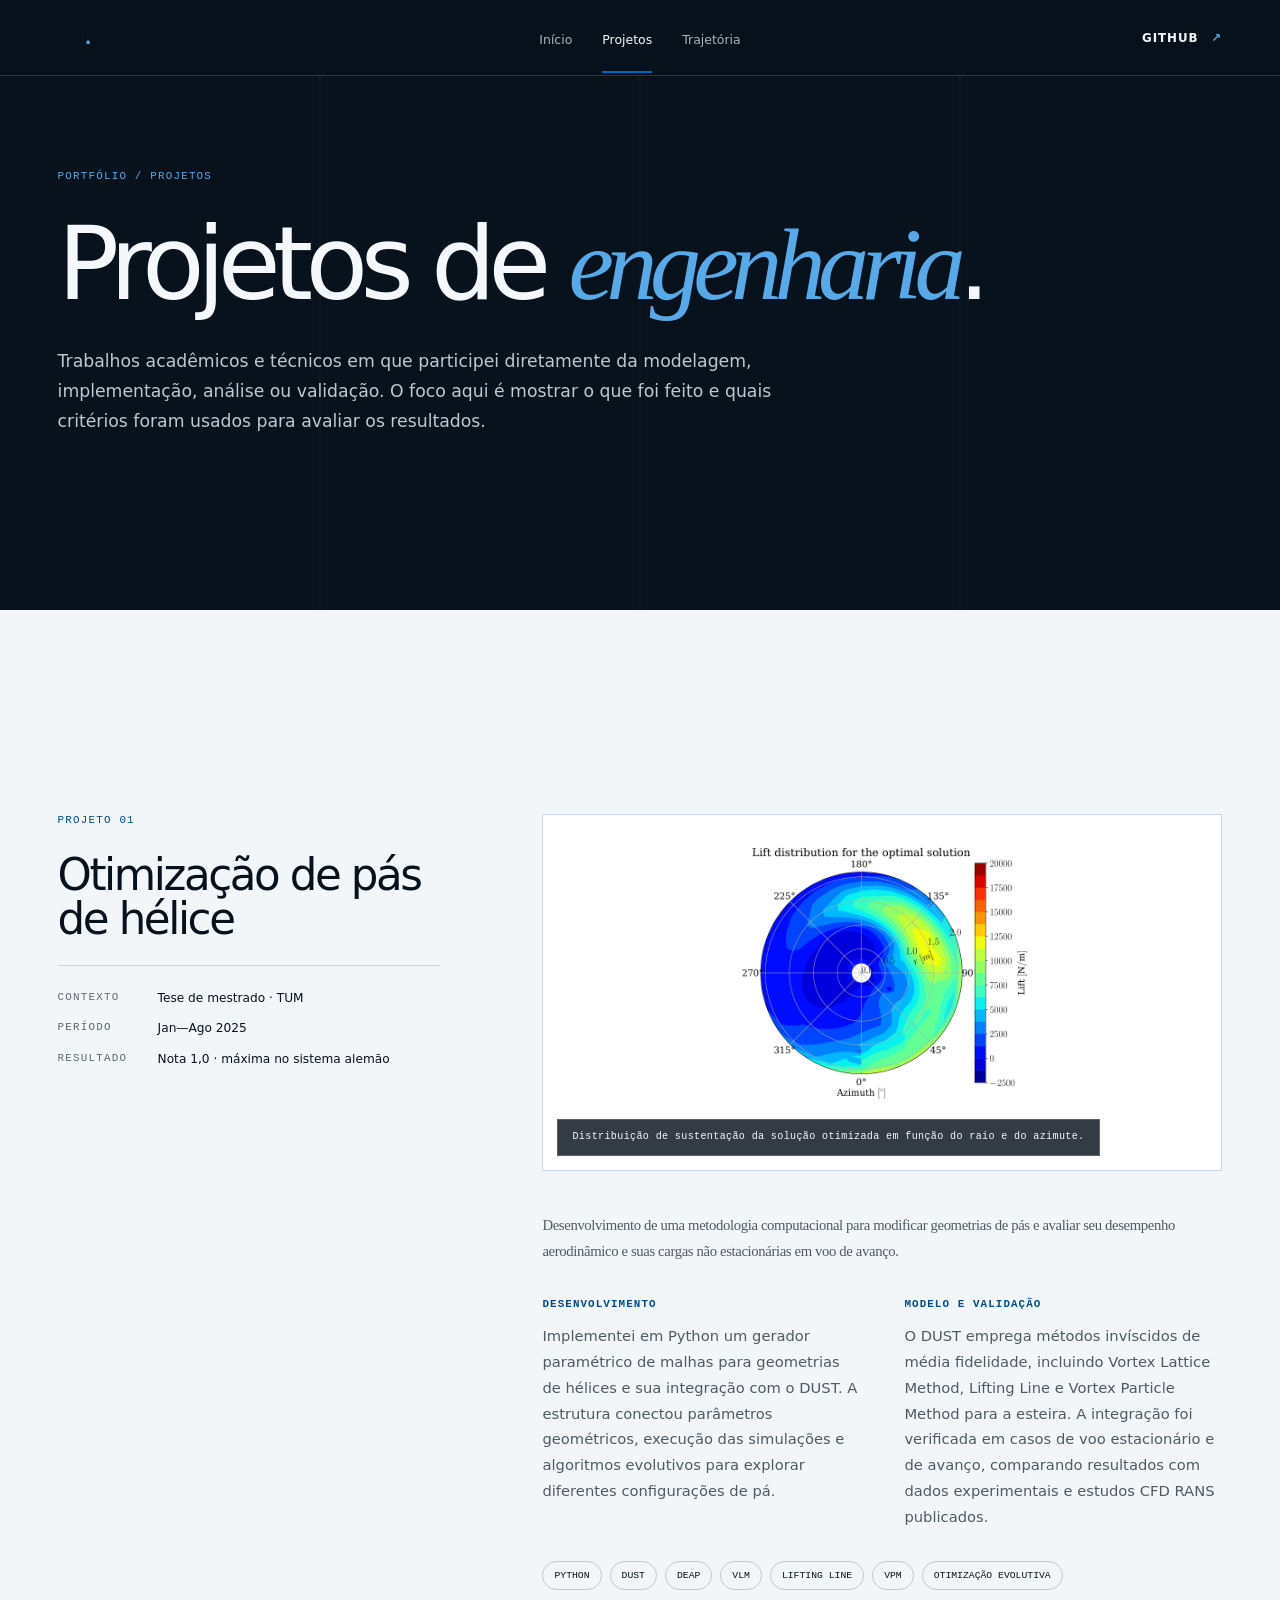
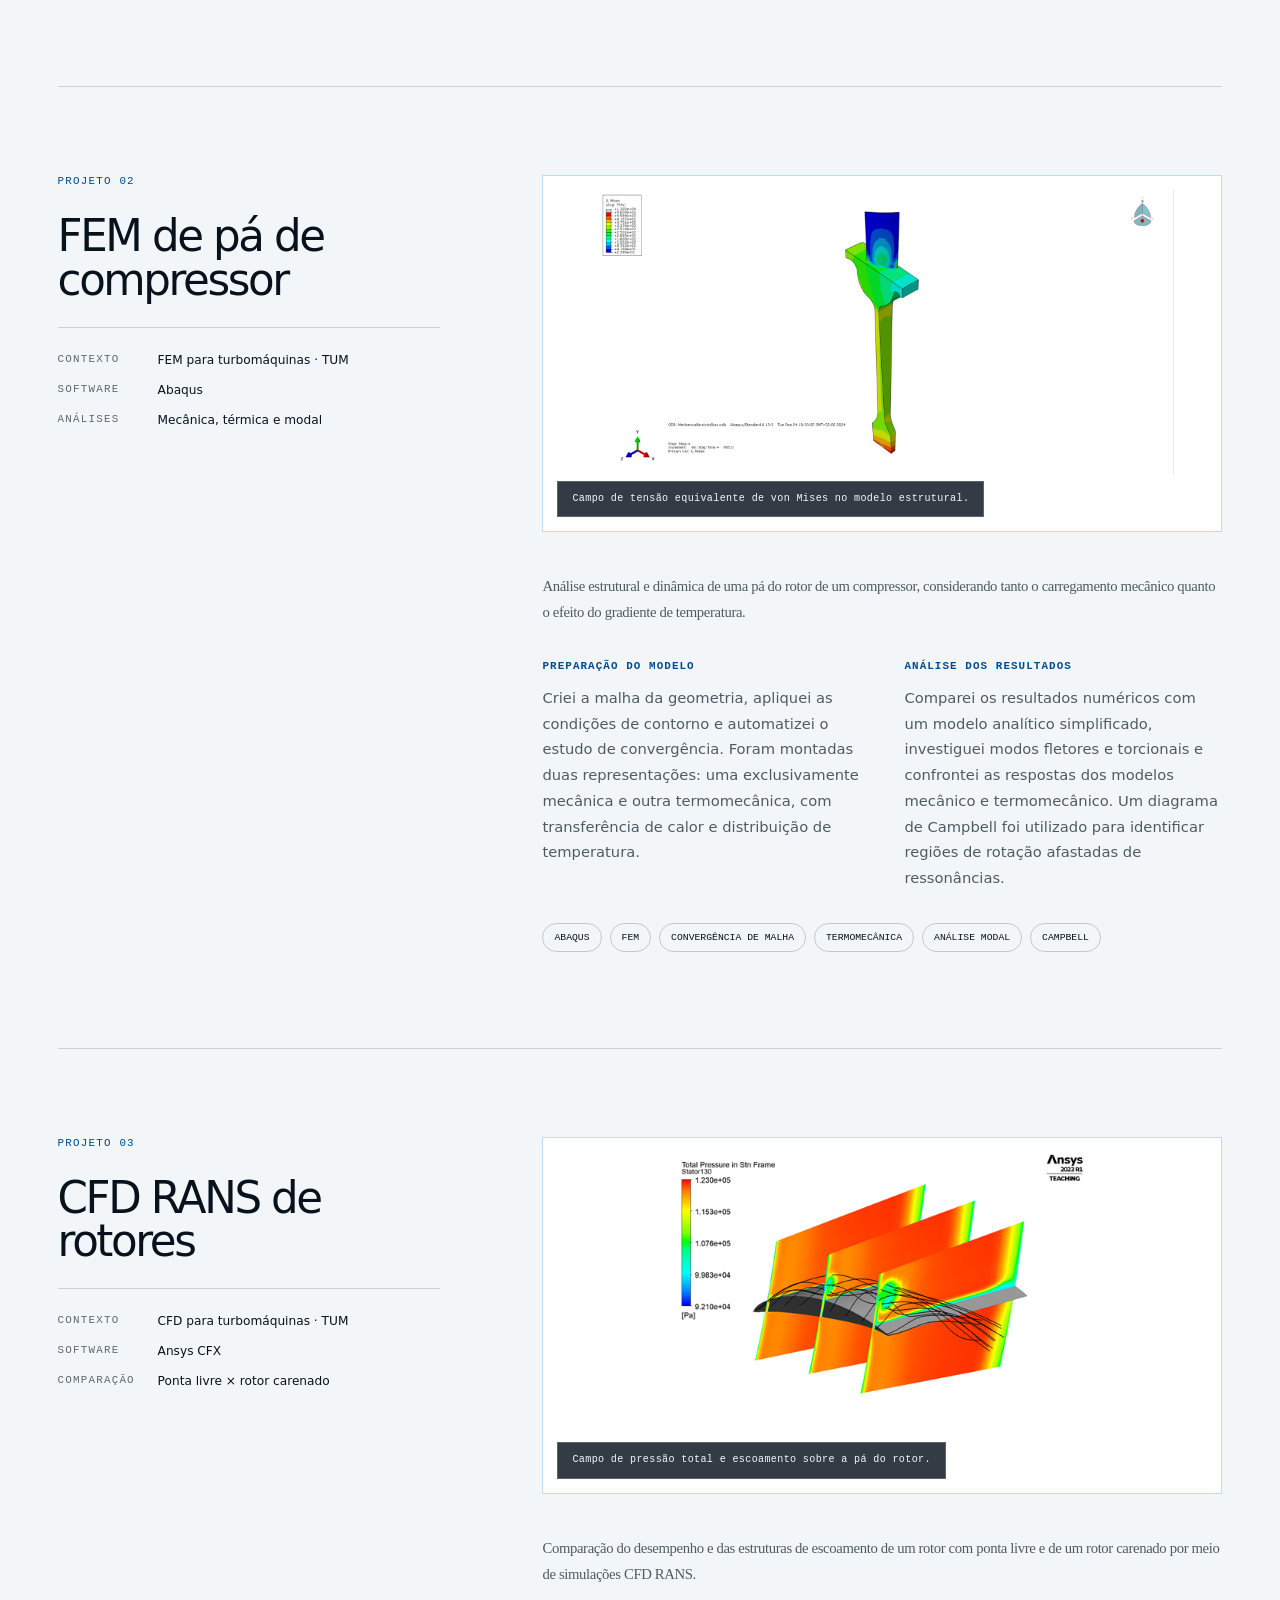
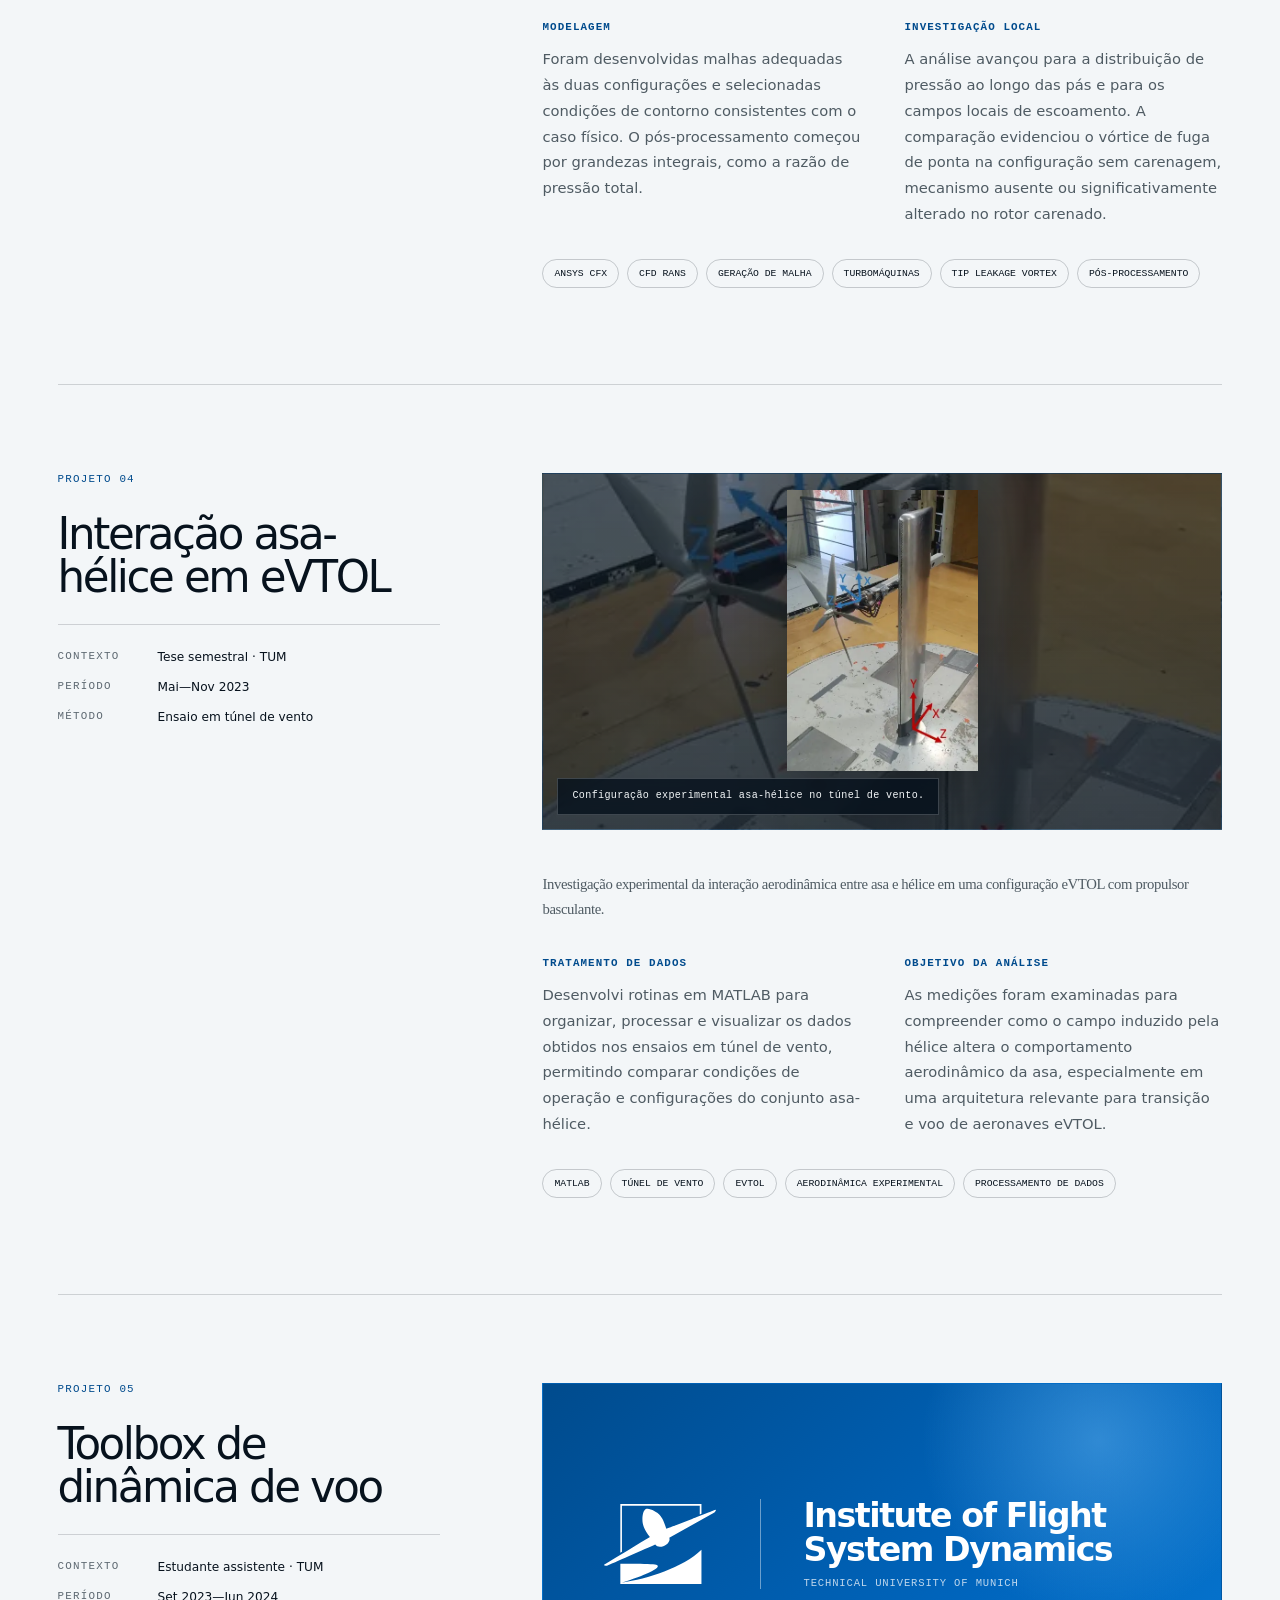
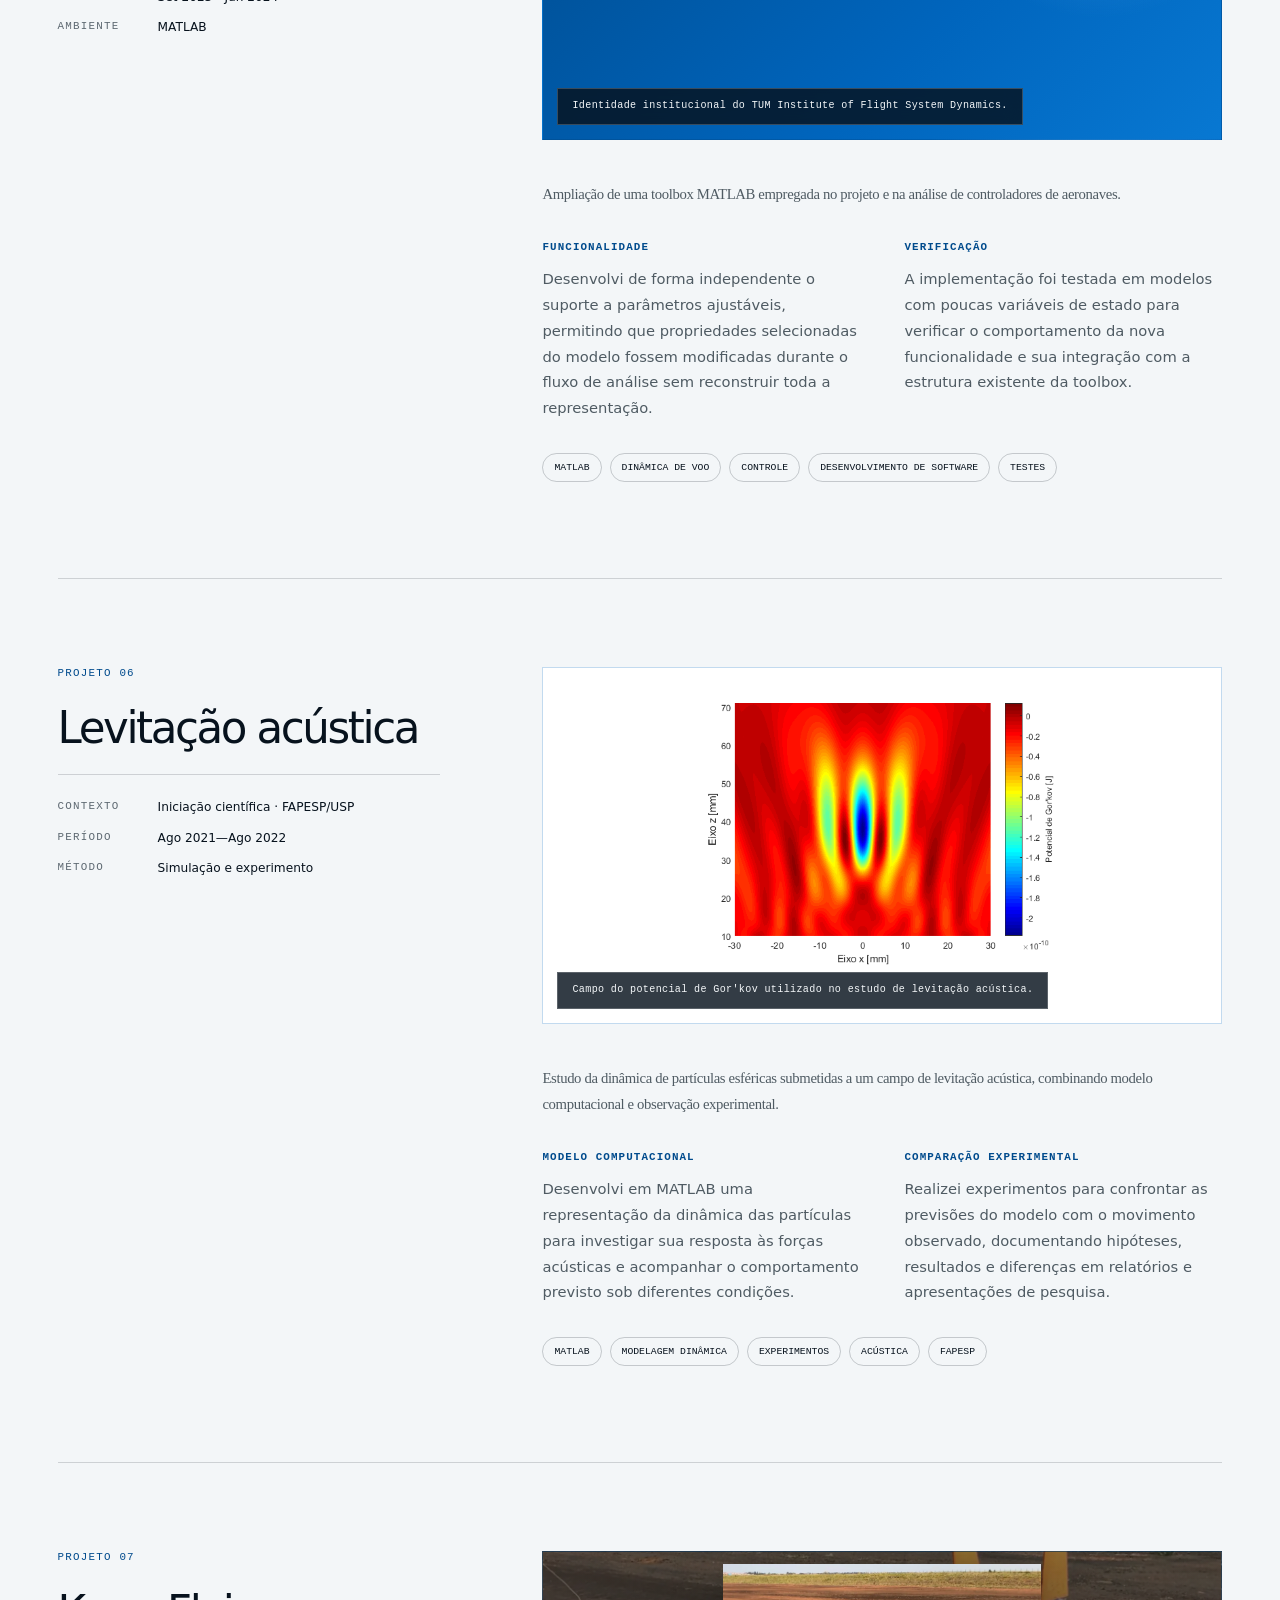
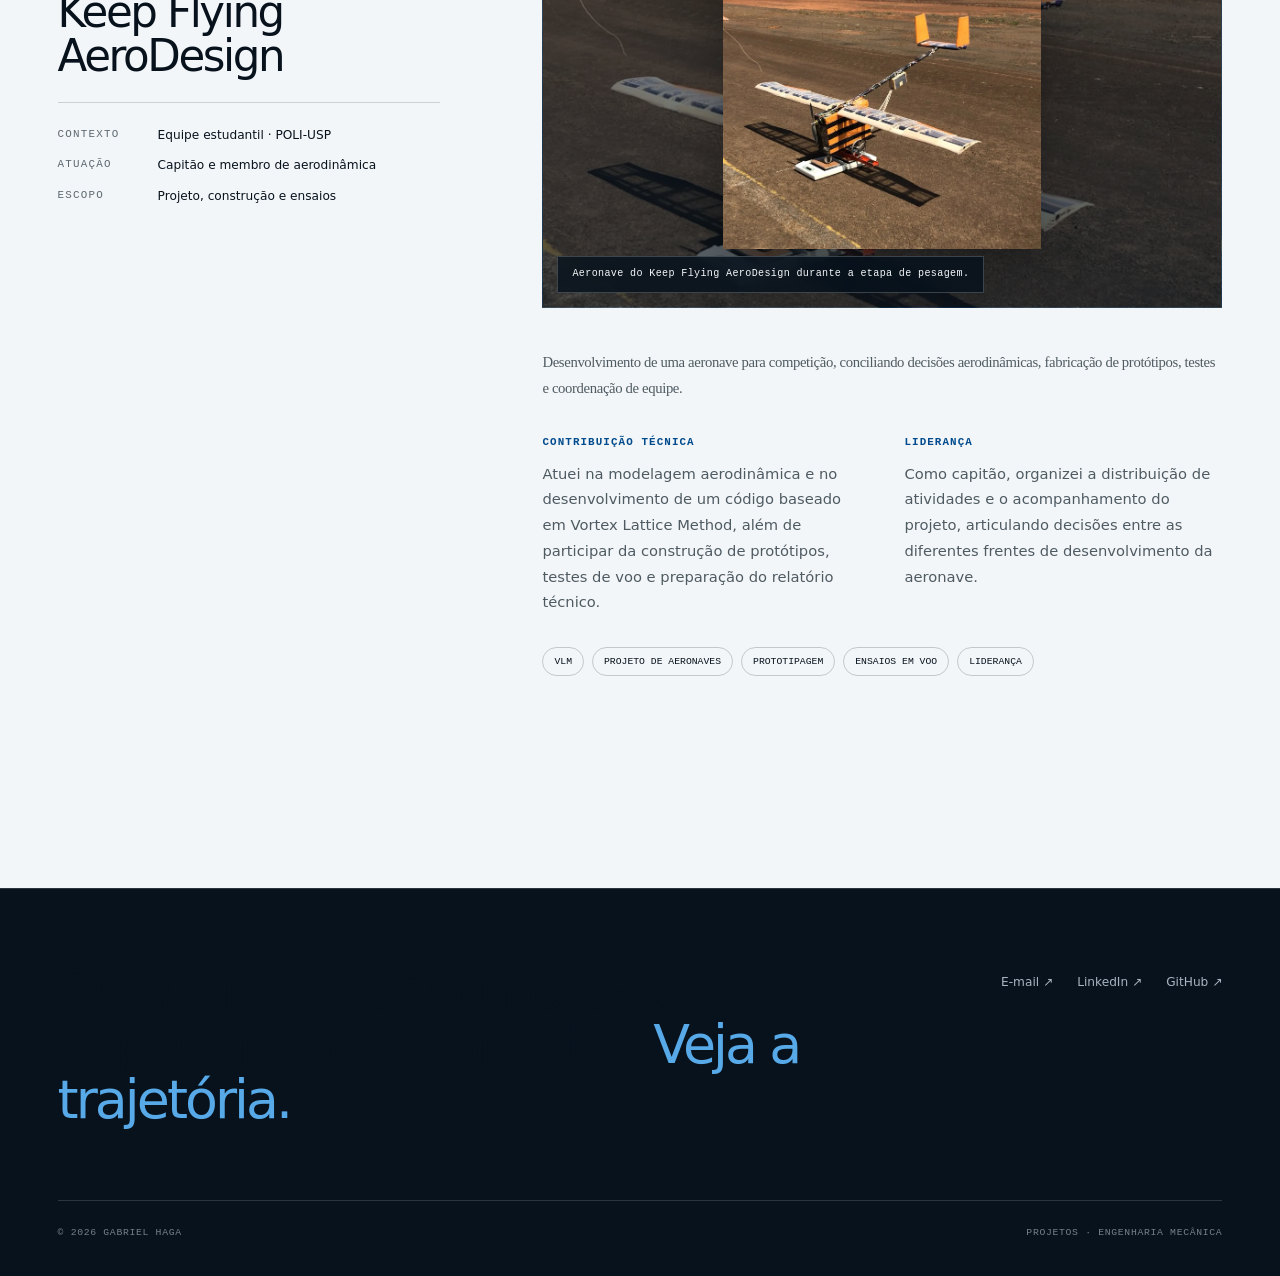
==== commit 219109df: "Add project images and FSD identity" ====
--- a/projetos.html
+++ b/projetos.html
@@ -46,9 +46,9 @@
           </aside>
 
           <div class="project-content">
-            <figure class="project-figure">
-              <!-- A imagem deste projeto poderá substituir o conteúdo abaixo. -->
-              <figcaption>Imagem do projeto · a inserir</figcaption>
+            <figure class="project-figure project-figure--contain has-image">
+              <img src="assets/propeller-lift-distribution.webp" width="1440" height="1260" alt="Distribuição de sustentação ao longo do raio e do azimute para a solução otimizada da hélice" decoding="async">
+              <figcaption>Distribuição de sustentação da solução otimizada em função do raio e do azimute.</figcaption>
             </figure>
             <p class="project-lead">Desenvolvimento de uma metodologia computacional para modificar geometrias de pás e avaliar seu desempenho aerodinâmico e suas cargas não estacionárias em voo de avanço.</p>
             <div class="project-columns">
@@ -77,9 +77,9 @@
           </aside>
 
           <div class="project-content">
-            <figure class="project-figure">
-              <!-- A imagem deste projeto poderá substituir o conteúdo abaixo. -->
-              <figcaption>Malha e modos de vibração · a inserir</figcaption>
+            <figure class="project-figure project-figure--contain has-image">
+              <img src="assets/compressor-blade-stress.webp" width="1800" height="879" alt="Distribuição de tensões equivalentes de von Mises em uma pá do rotor de compressor obtida no Abaqus" loading="lazy" decoding="async">
+              <figcaption>Campo de tensão equivalente de von Mises no modelo estrutural.</figcaption>
             </figure>
             <p class="project-lead">Análise estrutural e dinâmica de uma pá do rotor de um compressor, considerando tanto o carregamento mecânico quanto o efeito do gradiente de temperatura.</p>
             <div class="project-columns">
@@ -108,9 +108,9 @@
           </aside>
 
           <div class="project-content">
-            <figure class="project-figure">
-              <!-- A imagem deste projeto poderá substituir o conteúdo abaixo. -->
-              <figcaption>Campos de pressão e escoamento · a inserir</figcaption>
+            <figure class="project-figure project-figure--contain has-image">
+              <img src="assets/rotor-cfd-rans.webp" width="529" height="372" alt="Campo de pressão total e linhas de corrente sobre a pá do rotor em uma simulação CFD RANS" loading="lazy" decoding="async">
+              <figcaption>Campo de pressão total e escoamento sobre a pá do rotor.</figcaption>
             </figure>
             <p class="project-lead">Comparação do desempenho e das estruturas de escoamento de um rotor com ponta livre e de um rotor carenado por meio de simulações CFD RANS.</p>
             <div class="project-columns">
@@ -139,9 +139,9 @@
           </aside>
 
           <div class="project-content">
-            <figure class="project-figure">
-              <!-- A imagem deste projeto poderá substituir o conteúdo abaixo. -->
-              <figcaption>Configuração experimental eVTOL · a inserir</figcaption>
+            <figure class="project-figure project-figure--portrait has-image">
+              <img src="assets/evtol-wing-propeller-experiment.webp" width="415" height="613" alt="Arranjo experimental em túnel de vento com hélice e asa de uma configuração eVTOL" loading="lazy" decoding="async">
+              <figcaption>Configuração experimental asa-hélice no túnel de vento.</figcaption>
             </figure>
             <p class="project-lead">Investigação experimental da interação aerodinâmica entre asa e hélice em uma configuração eVTOL com propulsor basculante.</p>
             <div class="project-columns">
@@ -170,9 +170,12 @@
           </aside>
 
           <div class="project-content">
-            <figure class="project-figure">
-              <!-- A imagem deste projeto poderá substituir o conteúdo abaixo. -->
-              <figcaption>Arquitetura da toolbox · a inserir</figcaption>
+            <figure class="project-figure project-figure--brand has-image">
+              <div class="brand-lockup">
+                <img src="assets/fsd-logo.svg" width="39" height="29" alt="Símbolo do Institute of Flight System Dynamics da TUM" loading="lazy" decoding="async">
+                <div><strong>Institute of Flight System Dynamics</strong><span>Technical University of Munich</span></div>
+              </div>
+              <figcaption>Identidade institucional do TUM Institute of Flight System Dynamics.</figcaption>
             </figure>
             <p class="project-lead">Ampliação de uma toolbox MATLAB empregada no projeto e na análise de controladores de aeronaves.</p>
             <div class="project-columns">
@@ -201,9 +204,9 @@
           </aside>
 
           <div class="project-content">
-            <figure class="project-figure">
-              <!-- A imagem deste projeto poderá substituir o conteúdo abaixo. -->
-              <figcaption>Arranjo de levitação acústica · a inserir</figcaption>
+            <figure class="project-figure project-figure--contain has-image">
+              <img src="assets/acoustic-gorkov-potential.webp" width="560" height="420" alt="Mapa do potencial acústico de Gor'kov no plano x-z" loading="lazy" decoding="async">
+              <figcaption>Campo do potencial de Gor'kov utilizado no estudo de levitação acústica.</figcaption>
             </figure>
             <p class="project-lead">Estudo da dinâmica de partículas esféricas submetidas a um campo de levitação acústica, combinando modelo computacional e observação experimental.</p>
             <div class="project-columns">
@@ -232,9 +235,9 @@
           </aside>
 
           <div class="project-content">
-            <figure class="project-figure">
-              <!-- A imagem deste projeto poderá substituir o conteúdo abaixo. -->
-              <figcaption>Aeronave e ensaios em voo · a inserir</figcaption>
+            <figure class="project-figure project-figure--photo has-image">
+              <img src="assets/keep-flying-aircraft.webp" width="1386" height="1242" alt="Aeronave da equipe Keep Flying posicionada sobre uma balança antes do voo" loading="lazy" decoding="async">
+              <figcaption>Aeronave do Keep Flying AeroDesign durante a etapa de pesagem.</figcaption>
             </figure>
             <p class="project-lead">Desenvolvimento de uma aeronave para competição, conciliando decisões aerodinâmicas, fabricação de protótipos, testes e coordenação de equipe.</p>
             <div class="project-columns">
--- a/styles.css
+++ b/styles.css
@@ -788,16 +788,110 @@
   object-fit: cover;
 }
 
-.project-figure figcaption {
-  position: relative;
+.project-figure.has-image::before,
+.project-figure.has-image::after {
+  display: none;
+}
+
+.project-figure.has-image figcaption {
+  position: absolute;
   z-index: 2;
+  right: 14px;
+  bottom: 14px;
+  left: 14px;
+  width: max-content;
+  max-width: calc(100% - 28px);
   padding: 10px 14px;
-  border: 1px solid rgba(0, 101, 189, 0.32);
-  background: rgba(243, 246, 248, 0.82);
-  color: var(--blue-dark);
+  border: 1px solid rgba(255, 255, 255, 0.2);
+  background: rgba(7, 18, 29, 0.82);
+  color: #f5f8fa;
+  backdrop-filter: blur(8px);
   font-family: var(--mono);
   font-size: 0.63rem;
-  letter-spacing: 0.09em;
+  line-height: 1.45;
+  letter-spacing: 0.035em;
+}
+
+.project-figure--contain {
+  background: #fff;
+}
+
+.project-figure--contain img {
+  object-fit: contain;
+  padding: 14px 18px 56px;
+}
+
+.project-figure--portrait {
+  background:
+    linear-gradient(rgba(7, 18, 29, 0.55), rgba(7, 18, 29, 0.74)),
+    url("assets/evtol-wing-propeller-experiment.webp") center / cover;
+}
+
+.project-figure--portrait img {
+  object-fit: contain;
+  padding: 16px 18px 58px;
+  filter: drop-shadow(0 14px 24px rgba(0, 0, 0, 0.28));
+}
+
+.project-figure--photo {
+  background:
+    linear-gradient(rgba(7, 18, 29, 0.46), rgba(7, 18, 29, 0.7)),
+    url("assets/keep-flying-aircraft.webp") center / cover;
+}
+
+.project-figure--photo img {
+  object-fit: contain;
+  padding: 12px 14px 58px;
+  filter: drop-shadow(0 14px 24px rgba(0, 0, 0, 0.3));
+}
+
+.project-figure--brand {
+  display: grid;
+  place-items: center;
+  background:
+    radial-gradient(circle at 82% 16%, rgba(87, 169, 232, 0.55), transparent 28%),
+    linear-gradient(135deg, #004b8d, #0065bd 62%, #0878d2);
+}
+
+.brand-lockup {
+  position: relative;
+  z-index: 1;
+  display: flex;
+  align-items: center;
+  gap: clamp(22px, 4vw, 44px);
+  width: min(82%, 620px);
+  padding-bottom: 34px;
+  color: #fff;
+}
+
+.project-figure--brand .brand-lockup img {
+  position: static;
+  width: clamp(74px, 10vw, 112px);
+  height: auto;
+  flex: 0 0 auto;
+  object-fit: contain;
+}
+
+.brand-lockup div {
+  display: grid;
+  gap: 10px;
+  padding-left: clamp(22px, 4vw, 42px);
+  border-left: 1px solid rgba(255, 255, 255, 0.42);
+}
+
+.brand-lockup strong {
+  max-width: 450px;
+  font-size: clamp(1.35rem, 2.6vw, 2.75rem);
+  font-weight: 560;
+  line-height: 1.02;
+  letter-spacing: -0.045em;
+}
+
+.brand-lockup span {
+  color: rgba(255, 255, 255, 0.74);
+  font-family: var(--mono);
+  font-size: 0.66rem;
+  letter-spacing: 0.08em;
   text-transform: uppercase;
 }
 
@@ -1212,6 +1306,26 @@
     aspect-ratio: 4 / 3;
   }
 
+  .brand-lockup {
+    flex-direction: column;
+    align-items: flex-start;
+    gap: 18px;
+    width: 78%;
+    padding-bottom: 42px;
+  }
+
+  .brand-lockup div {
+    gap: 7px;
+    padding-top: 14px;
+    padding-left: 0;
+    border-top: 1px solid rgba(255, 255, 255, 0.42);
+    border-left: 0;
+  }
+
+  .brand-lockup strong {
+    font-size: 1.42rem;
+  }
+
   .full-timeline::before {
     left: 14px;
   }
